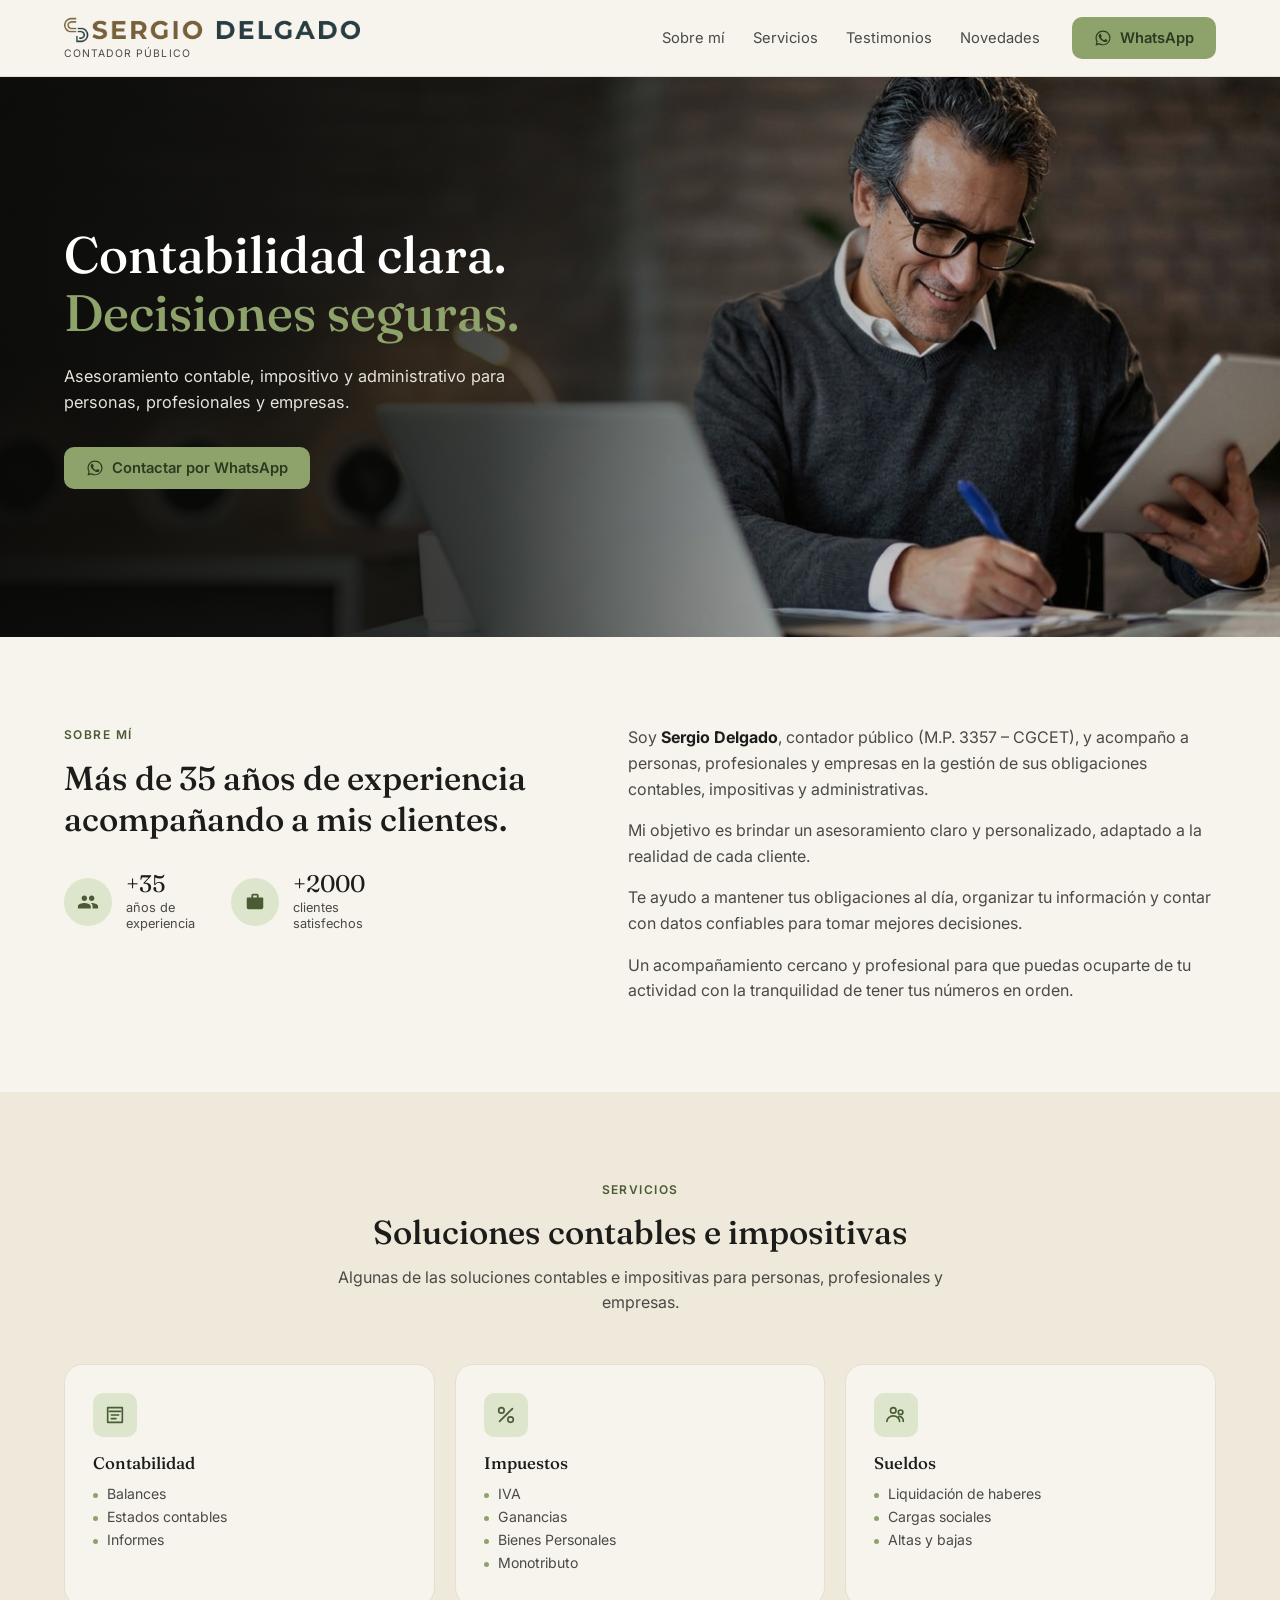
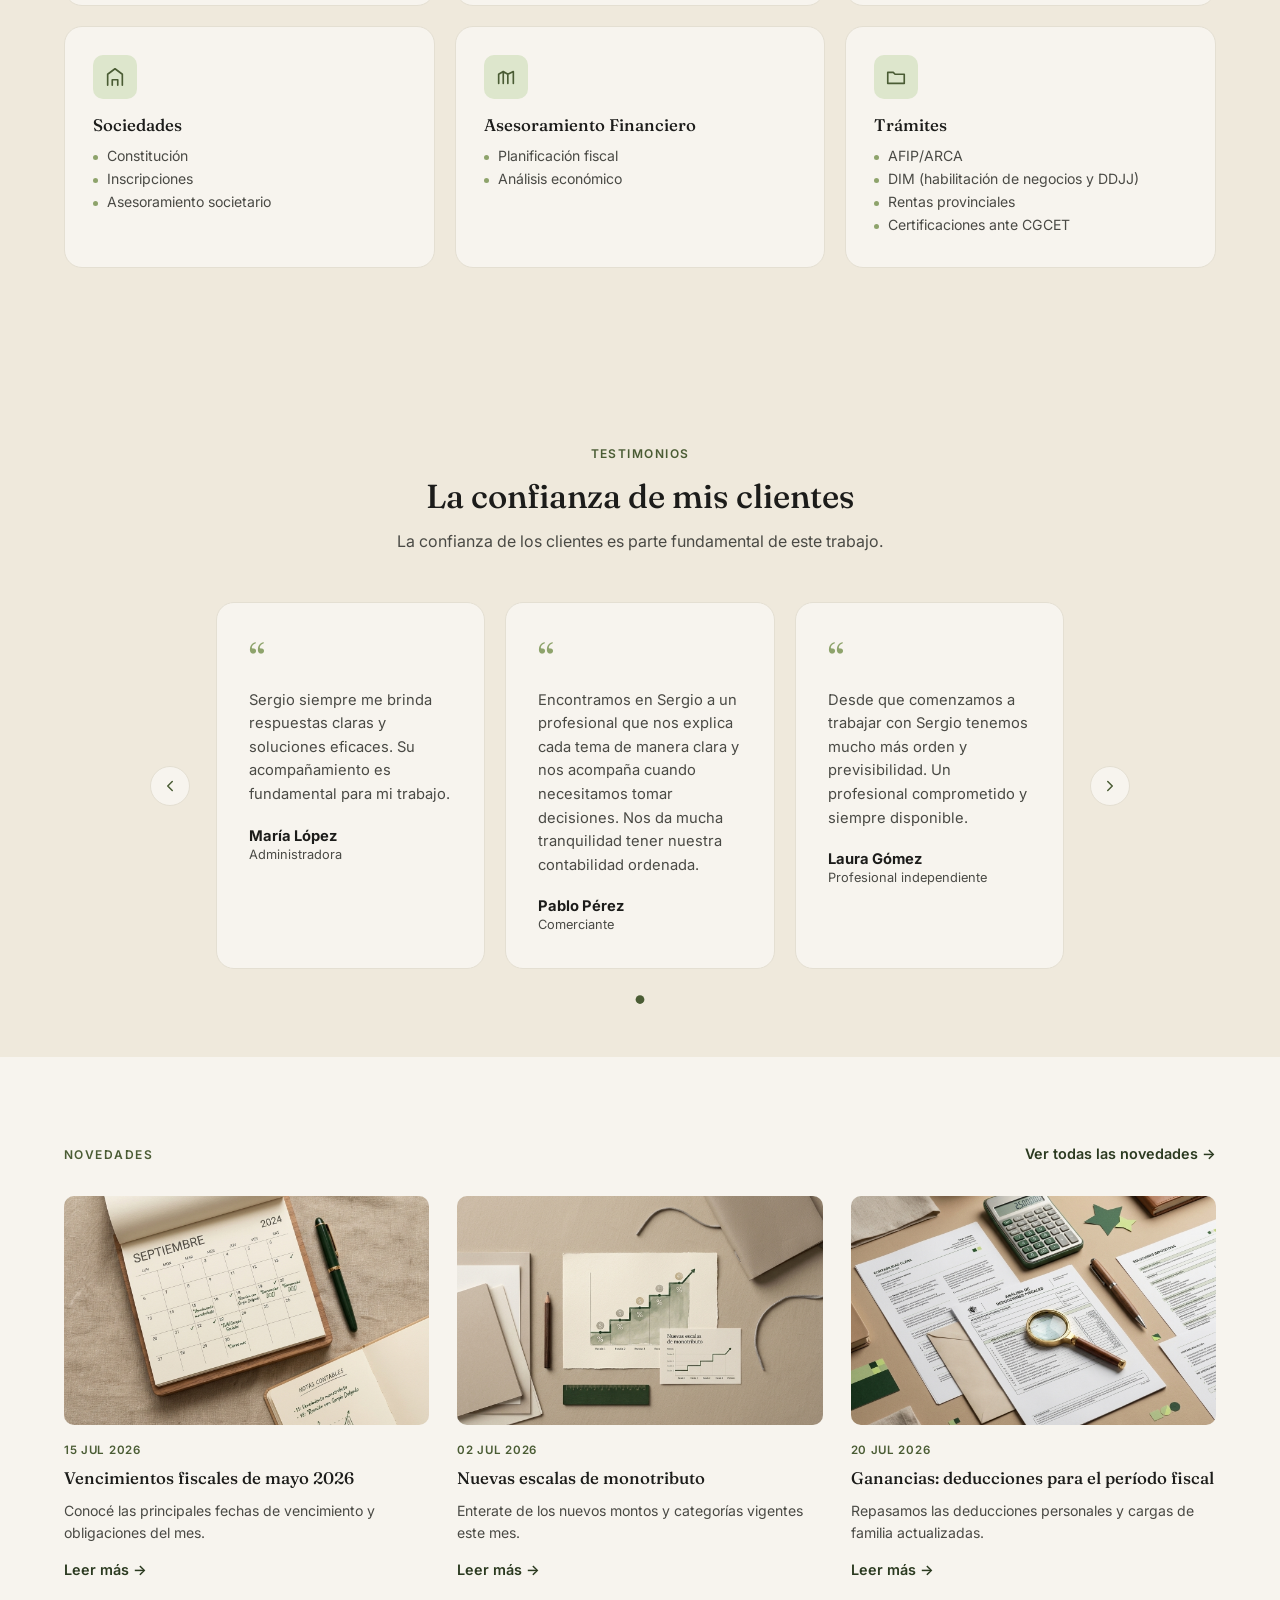
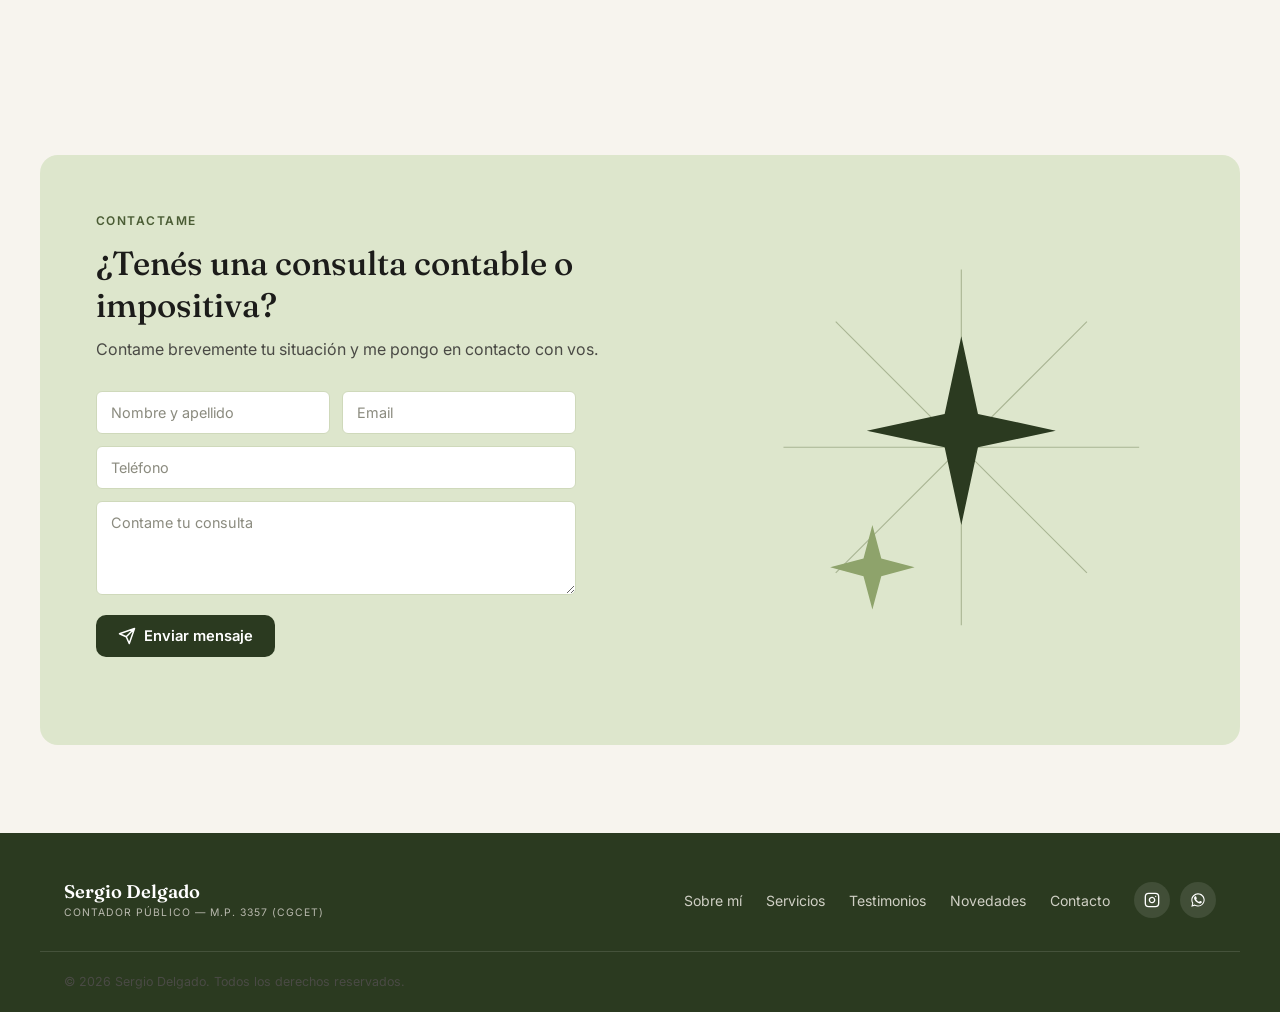
==== index.html @ 8ab4aeb4 "Primer commit web sergio" ====
<!DOCTYPE html>
<html lang="es">
<head>
<meta charset="UTF-8">
<meta name="viewport" content="width=device-width, initial-scale=1.0">
<title>Sergio Delgado | Contador Público</title>
<meta name="description" content="Asesoramiento contable, impositivo y administrativo para personas, profesionales y empresas. Más de 35 años de experiencia.">
<link rel="preconnect" href="https://fonts.googleapis.com">
<link rel="preconnect" href="https://fonts.gstatic.com" crossorigin>
<link href="https://fonts.googleapis.com/css2?family=Fraunces:opsz,wght@9..144,400;9..144,500;9..144,600&family=Inter:wght@400;500;600;700&display=swap" rel="stylesheet">
<link rel="stylesheet" href="css/styles.css">
</head>
<body>

  
<!-- ===================== HEADER ===================== -->


<header class="header">
  <div class="container header__inner">
    <div class="brand">
      <img src="img/logo-header.png" alt="Sergio Delgado — Contador Público" class="brand__logo">
      <span class="brand__role">Contador Público</span>
    </div>

    <nav class="nav" id="nav">
      <a href="#sobre-mi">Sobre mí</a>
      <a href="#servicios">Servicios</a>
      <a href="#testimonios">Testimonios</a>
      <a href="#novedades">Novedades</a>
    </nav>

    <a class="btn btn--whatsapp" href="https://wa.me/5493810000000" target="_blank" rel="noopener">
      <svg class="icon" viewBox="0 0 24 24" aria-hidden="true"><path d="M17.5 14.4c-.3-.1-1.7-.9-2-.9-.3-.1-.5-.1-.7.1-.2.3-.8.9-.9 1.1-.2.2-.3.2-.6.1-.3-.1-1.2-.5-2.3-1.5-.9-.8-1.4-1.7-1.6-2-.2-.3 0-.5.1-.6.1-.1.3-.3.4-.5.1-.2.2-.3.3-.5.1-.2 0-.4 0-.5-.1-.1-.7-1.6-.9-2.2-.2-.6-.5-.5-.7-.5h-.6c-.2 0-.5.1-.8.4-.3.3-1 1-1 2.4s1 2.8 1.2 3c.1.2 2 3.1 4.9 4.3.7.3 1.2.5 1.6.6.7.2 1.3.2 1.8.1.5-.1 1.7-.7 1.9-1.4.2-.7.2-1.2.2-1.4-.1-.1-.3-.2-.6-.3z"/><path d="M12 2C6.5 2 2 6.5 2 12c0 1.8.5 3.5 1.3 5L2 22l5.2-1.4c1.4.8 3.1 1.2 4.8 1.2 5.5 0 10-4.5 10-10S17.5 2 12 2zm0 18.2c-1.6 0-3.1-.4-4.4-1.2l-.3-.2-3.1.8.8-3-.2-.3C4 14.9 3.6 13.5 3.6 12c0-4.6 3.8-8.4 8.4-8.4s8.4 3.8 8.4 8.4-3.8 8.4-8.4 8.4z"/></svg>
      WhatsApp
    </a>

    <button class="nav-toggle" id="navToggle" aria-label="Abrir menú" aria-expanded="false">
      <span></span><span></span><span></span>
    </button>
  </div>
</header>

<!-- ===================== HERO ===================== -->
<section class="hero">
  <div class="hero__media" aria-hidden="true">
    <img src="img/hero-photo.jpg" alt="" onerror="this.style.display='none'">
  </div>
  <div class="hero__scrim"></div>
  <div class="container hero__inner">
    <h1 class="hero__title">
      Contabilidad clara.<br>
      <span class="accent">Decisiones seguras.</span>
    </h1>
    <p class="hero__subtitle">
      Asesoramiento contable, impositivo y administrativo para personas,
      profesionales y empresas.
    </p>
    <a class="btn btn--whatsapp" href="https://wa.me/5493810000000" target="_blank" rel="noopener">
      <svg class="icon" viewBox="0 0 24 24" aria-hidden="true"><path d="M17.5 14.4c-.3-.1-1.7-.9-2-.9-.3-.1-.5-.1-.7.1-.2.3-.8.9-.9 1.1-.2.2-.3.2-.6.1-.3-.1-1.2-.5-2.3-1.5-.9-.8-1.4-1.7-1.6-2-.2-.3 0-.5.1-.6.1-.1.3-.3.4-.5.1-.2.2-.3.3-.5.1-.2 0-.4 0-.5-.1-.1-.7-1.6-.9-2.2-.2-.6-.5-.5-.7-.5h-.6c-.2 0-.5.1-.8.4-.3.3-1 1-1 2.4s1 2.8 1.2 3c.1.2 2 3.1 4.9 4.3.7.3 1.2.5 1.6.6.7.2 1.3.2 1.8.1.5-.1 1.7-.7 1.9-1.4.2-.7.2-1.2.2-1.4-.1-.1-.3-.2-.6-.3z"/><path d="M12 2C6.5 2 2 6.5 2 12c0 1.8.5 3.5 1.3 5L2 22l5.2-1.4c1.4.8 3.1 1.2 4.8 1.2 5.5 0 10-4.5 10-10S17.5 2 12 2zm0 18.2c-1.6 0-3.1-.4-4.4-1.2l-.3-.2-3.1.8.8-3-.2-.3C4 14.9 3.6 13.5 3.6 12c0-4.6 3.8-8.4 8.4-8.4s8.4 3.8 8.4 8.4-3.8 8.4-8.4 8.4z"/></svg>
      Contactar por WhatsApp
    </a>
  </div>
</section>

<!-- ===================== SOBRE MI ===================== -->
<section class="section about" id="sobre-mi">
  <div class="container about__grid">
    <div class="about__left">
      <p class="eyebrow">Sobre mí</p>
      <h2 class="section-title">Más de 35 años de experiencia acompañando a mis clientes.</h2>

      <div class="stats">
        <div class="stat">
          <div class="stat__icon" aria-hidden="true">
            <svg viewBox="0 0 24 24"><path d="M16 11c1.66 0 3-1.34 3-3s-1.34-3-3-3-3 1.34-3 3 1.34 3 3 3zm-8 0c1.66 0 3-1.34 3-3S9.66 5 8 5 5 6.34 5 8s1.34 3 3 3zm0 2c-2.33 0-7 1.17-7 3.5V19h14v-2.5c0-2.33-4.67-3.5-7-3.5zm8 0c-.29 0-.62.02-.97.05 1.16.84 1.97 1.97 1.97 3.45V19h6v-2.5c0-2.33-4.67-3.5-7-3.5z"/></svg>
          </div>
          <div>
            <div class="stat__num">+35</div>
            <div class="stat__label">años de<br>experiencia</div>
          </div>
        </div>
        <div class="stat">
          <div class="stat__icon" aria-hidden="true">
            <svg viewBox="0 0 24 24"><path d="M20 7h-4V5a2 2 0 0 0-2-2h-4a2 2 0 0 0-2 2v2H4a1 1 0 0 0-1 1v10a2 2 0 0 0 2 2h14a2 2 0 0 0 2-2V8a1 1 0 0 0-1-1zM10 5h4v2h-4V5z"/></svg>
          </div>
          <div>
            <div class="stat__num">+2000</div>
            <div class="stat__label">clientes<br>satisfechos</div>
          </div>
        </div>
      </div>
    </div>

    <div class="about__right">
      <p>Soy <strong>Sergio Delgado</strong>, contador público (M.P. 3357 – CGCET), y acompaño a personas, profesionales y empresas en la gestión de sus obligaciones contables, impositivas y administrativas.</p>
      <p>Mi objetivo es brindar un asesoramiento claro y personalizado, adaptado a la realidad de cada cliente.</p>
      <p>Te ayudo a mantener tus obligaciones al día, organizar tu información y contar con datos confiables para tomar mejores decisiones.</p>
      <p>Un acompañamiento cercano y profesional para que puedas ocuparte de tu actividad con la tranquilidad de tener tus números en orden.</p>
    </div>
  </div>
</section>

<!-- ===================== SERVICIOS ===================== -->
<section class="section services" id="servicios">
  <div class="container">
    <div class="section-head">
      <p class="eyebrow">Servicios</p>
      <h2 class="section-title">Soluciones contables e impositivas</h2>
      <p class="section-lead">Algunas de las soluciones contables e impositivas para personas, profesionales y empresas.</p>
    </div>

    <div class="cards">
      <article class="card">
        <div class="card__icon" aria-hidden="true">
          <svg viewBox="0 0 24 24"><path d="M4 4h16v16H4V4zm2 4h12M8 12h8M8 16h5"/></svg>
        </div>
        <h3>Contabilidad</h3>
        <ul>
          <li>Balances</li>
          <li>Estados contables</li>
          <li>Informes</li>
        </ul>
      </article>

      <article class="card">
        <div class="card__icon" aria-hidden="true">
          <svg viewBox="0 0 24 24"><circle cx="7" cy="7" r="3"/><circle cx="17" cy="17" r="3"/><path d="M5 19L19 5"/></svg>
        </div>
        <h3>Impuestos</h3>
        <ul>
          <li>IVA</li>
          <li>Ganancias</li>
          <li>Bienes Personales</li>
          <li>Monotributo</li>
        </ul>
      </article>

      <article class="card">
        <div class="card__icon" aria-hidden="true">
          <svg viewBox="0 0 24 24"><circle cx="9" cy="7" r="3"/><circle cx="17" cy="9" r="2.5"/><path d="M2 19c0-3.3 3.1-6 7-6s7 2.7 7 6M15 13.5c2.8.2 5 2.4 5 5.5"/></svg>
        </div>
        <h3>Sueldos</h3>
        <ul>
          <li>Liquidación de haberes</li>
          <li>Cargas sociales</li>
          <li>Altas y bajas</li>
        </ul>
      </article>

      <article class="card">
        <div class="card__icon" aria-hidden="true">
          <svg viewBox="0 0 24 24"><path d="M4 21V9l8-6 8 6v12M9 21v-6h6v6"/></svg>
        </div>
        <h3>Sociedades</h3>
        <ul>
          <li>Constitución</li>
          <li>Inscripciones</li>
          <li>Asesoramiento societario</li>
        </ul>
      </article>

      <article class="card">
        <div class="card__icon" aria-hidden="true">
          <svg viewBox="0 0 24 24"><path d="M4 19V9l5-3 5 3 6-3v13M9 6v13M14 9v10"/></svg>
        </div>
        <h3>Asesoramiento Financiero</h3>
        <ul>
          <li>Planificación fiscal</li>
          <li>Análisis económico</li>
        </ul>
      </article>

      <article class="card">
        <div class="card__icon" aria-hidden="true">
          <svg viewBox="0 0 24 24"><path d="M3 7h6l2 2h10v10H3V7z"/></svg>
        </div>
        <h3>Trámites</h3>
        <ul>
          <li>AFIP/ARCA</li>
          <li>DIM (habilitación de negocios y DDJJ)</li>
          <li>Rentas provinciales</li>
          <li>Certificaciones ante CGCET</li>
        </ul>
      </article>
    </div>
  </div>
</section>

<!-- ===================== TESTIMONIOS ===================== -->
<section class="section testimonials" id="testimonios">
  <div class="container">
    <div class="section-head">
      <p class="eyebrow">Testimonios</p>
      <h2 class="section-title">La confianza de mis clientes</h2>
      <p class="section-lead">La confianza de los clientes es parte fundamental de este trabajo.</p>
    </div>

    <div class="carousel" id="carousel">
      <button class="carousel__arrow carousel__arrow--prev" id="carouselPrev" aria-label="Testimonio anterior">
        <svg viewBox="0 0 24 24"><path d="M15 18l-6-6 6-6"/></svg>
      </button>

      <div class="carousel__viewport">
        <ul class="carousel__track" id="carouselTrack">
          <li class="testimonial">
            <span class="testimonial__quote" aria-hidden="true">&ldquo;</span>
            <p>Sergio siempre me brinda respuestas claras y soluciones eficaces. Su acompañamiento es fundamental para mi trabajo.</p>
            <footer>
              <strong>María López</strong>
              <span>Administradora</span>
            </footer>
          </li>
          <li class="testimonial">
            <span class="testimonial__quote" aria-hidden="true">&ldquo;</span>
            <p>Encontramos en Sergio a un profesional que nos explica cada tema de manera clara y nos acompaña cuando necesitamos tomar decisiones. Nos da mucha tranquilidad tener nuestra contabilidad ordenada.</p>
            <footer>
              <strong>Pablo Pérez</strong>
              <span>Comerciante</span>
            </footer>
          </li>
          <li class="testimonial">
            <span class="testimonial__quote" aria-hidden="true">&ldquo;</span>
            <p>Desde que comenzamos a trabajar con Sergio tenemos mucho más orden y previsibilidad. Un profesional comprometido y siempre disponible.</p>
            <footer>
              <strong>Laura Gómez</strong>
              <span>Profesional independiente</span>
            </footer>
          </li>
        </ul>
      </div>

      <button class="carousel__arrow carousel__arrow--next" id="carouselNext" aria-label="Testimonio siguiente">
        <svg viewBox="0 0 24 24"><path d="M9 6l6 6-6 6"/></svg>
      </button>

      <div class="carousel__dots" id="carouselDots"></div>
    </div>
  </div>
</section>

<!-- ===================== NOVEDADES ===================== -->
<section class="section news" id="novedades">
  <div class="container">
    <div class="news__head">
      <p class="eyebrow">Novedades</p>
      <a href="#" class="link-arrow">Ver todas las novedades →</a>
    </div>

    <div class="news__grid">
      <article class="news-card">
        <div class="news-card__img"><img src="img/vencimientos.jpg" alt="" onerror="this.parentElement.style.background='#d9d3c7'"></div>
        <p class="news-card__date">15 JUL 2026</p>
        <h3>Vencimientos fiscales de mayo 2026</h3>
        <p class="news-card__excerpt">Conocé las principales fechas de vencimiento y obligaciones del mes.</p>
        <a href="#" class="link-arrow">Leer más →</a>
      </article>

      <article class="news-card">
        <div class="news-card__img"><img src="img/escalas.jpg" alt="" onerror="this.parentElement.style.background='#d9d3c7'"></div>
        <p class="news-card__date">02 JUL 2026</p>
        <h3>Nuevas escalas de monotributo</h3>
        <p class="news-card__excerpt">Enterate de los nuevos montos y categorías vigentes este mes.</p>
        <a href="#" class="link-arrow">Leer más →</a>
      </article>

      <article class="news-card">
        <div class="news-card__img"><img src="img/deducciones.jpg" alt="" onerror="this.parentElement.style.background='#d9d3c7'"></div>
        <p class="news-card__date">20 JUL 2026</p>
        <h3>Ganancias: deducciones para el período fiscal</h3>
        <p class="news-card__excerpt">Repasamos las deducciones personales y cargas de familia actualizadas.</p>
        <a href="#" class="link-arrow">Leer más →</a>
      </article>
    </div>
  </div>
</section>

<!-- ===================== CONTACTO ===================== -->
<section class="section contact" id="contacto">
  <div class="container contact__panel">
    <div class="contact__form-col">
      <p class="eyebrow">Contactame</p>
      <h2 class="section-title">¿Tenés una consulta contable o impositiva?</h2>
      <p class="section-lead">Contame brevemente tu situación y me pongo en contacto con vos.</p>

      <form id="contactForm" class="form" novalidate>
        <div class="form__row">
          <div class="form__field">
            <label for="nombre" class="sr-only">Nombre y apellido</label>
            <input type="text" id="nombre" name="nombre" placeholder="Nombre y apellido" required>
          </div>
          <div class="form__field">
            <label for="email" class="sr-only">Email</label>
            <input type="email" id="email" name="email" placeholder="Email" required>
          </div>
        </div>

        <div class="form__field">
          <label for="telefono" class="sr-only">Teléfono</label>
          <input type="tel" id="telefono" name="telefono" placeholder="Teléfono">
        </div>

        <div class="form__field">
          <label for="mensaje" class="sr-only">Contame tu consulta</label>
          <textarea id="mensaje" name="mensaje" rows="4" placeholder="Contame tu consulta" required></textarea>
        </div>

        <button type="submit" class="btn btn--dark" id="formSubmit">
          <svg class="icon" viewBox="0 0 24 24" aria-hidden="true"><path d="M22 2L11 13M22 2l-7 20-4-9-9-4 20-7z"/></svg>
          Enviar mensaje
        </button>

        <p class="form__status" id="formStatus" role="status" aria-live="polite"></p>
      </form>
    </div>

    <div class="contact__art" aria-hidden="true">
      <svg viewBox="0 0 400 400">
        <g class="sunburst">
          <line x1="200" y1="200" x2="200" y2="40"></line>
          <line x1="200" y1="200" x2="200" y2="360"></line>
          <line x1="200" y1="200" x2="40" y2="200"></line>
          <line x1="200" y1="200" x2="360" y2="200"></line>
          <line x1="200" y1="200" x2="313" y2="87"></line>
          <line x1="200" y1="200" x2="87" y2="313"></line>
          <line x1="200" y1="200" x2="313" y2="313"></line>
          <line x1="200" y1="200" x2="87" y2="87"></line>
        </g>
        <path class="star star--big" d="M200 100 L215 170 L285 185 L215 200 L200 270 L185 200 L115 185 L185 170 Z"/>
        <path class="star star--small" d="M120 270 L128 300 L158 308 L128 316 L120 346 L112 316 L82 308 L112 300 Z"/>
      </svg>
    </div>
  </div>
</section>

<!-- ===================== FOOTER ===================== -->
<footer class="footer">
  <div class="container footer__inner">
    <div class="brand brand--light">
      <span class="brand__name">Sergio Delgado</span>
      <span class="brand__role">Contador Público — M.P. 3357 (CGCET)</span>
    </div>

    <nav class="footer__nav">
      <a href="#sobre-mi">Sobre mí</a>
      <a href="#servicios">Servicios</a>
      <a href="#testimonios">Testimonios</a>
      <a href="#novedades">Novedades</a>
      <a href="#contacto">Contacto</a>
    </nav>

    <div class="footer__social">
  <!-- Enlace a Instagram -->
  <a href="https://instagram.com/sergioedelgado/" target="_blank" rel="noopener noreferrer" aria-label="Instagram">
    <svg class="icon--outline" viewBox="0 0 24 24" fill="none" stroke="currentColor" stroke-width="2" stroke-linecap="round" stroke-linejoin="round">
      <rect x="2" y="2" width="20" height="20" rx="5" ry="5"></rect>
      <path d="M16 11.37A4 4 0 1 1 12.63 8 4 4 0 0 1 16 11.37z"></path>
      <line x1="17.5" y1="6.5" x2="17.51" y2="6.5"></line>
    </svg>
  </a>

  <!-- Enlace a WhatsApp con tu número ya incluido -->
  <a href="https://wa.me/5493814584903" target="_blank" rel="noopener noreferrer" aria-label="WhatsApp">
    <svg viewBox="0 0 24 24"><path d="M17.5 14.4c-.3-.1-1.7-.9-2-.9-.3-.1-.5-.1-.7.1-.2.3-.8.9-.9 1.1-.2.2-.3.2-.6.1-.3-.1-1.2-.5-2.3-1.5-.9-.8-1.4-1.7-1.6-2-.2-.3 0-.5.1-.6.1-.1.3-.3.4-.5.1-.2.2-.3.3-.5.1-.2 0-.4 0-.5-.1-.1-.7-1.6-.9-2.2-.2-.6-.5-.5-.7-.5h-.6c-.2 0-.5.1-.8.4-.3.3-1 1-1 2.4s1 2.8 1.2 3c.1.2 2 3.1 4.9 4.3.7.3 1.2.5 1.6.6.7.2 1.3.2 1.8.1.5-.1 1.7-.7 1.9-1.4.2-.7.2-1.2.2-1.4-.1-.1-.3-.2-.6-.3z"/><path d="M12 2C6.5 2 2 6.5 2 12c0 1.8.5 3.5 1.3 5L2 22l5.2-1.4c1.4.8 3.1 1.2 4.8 1.2 5.5 0 10-4.5 10-10S17.5 2 12 2zm0 18.2c-1.6 0-3.1-.4-4.4-1.2l-.3-.2-3.1.8.8-3-.2-.3C4 14.9 3.6 13.5 3.6 12c0-4.6 3.8-8.4 8.4-8.4s8.4 3.8 8.4 8.4-3.8 8.4-8.4 8.4z"/></svg>
  </a>
</div>

  </div>
  <div class="container footer__bottom">
    <p>© 2026 Sergio Delgado. Todos los derechos reservados.</p>
    <!-- <p>Desarrollado por xxxxx.com</p>  -->
    

  </div>
</footer>

<script src="js/carousel.js"></script>
<script src="js/form.js"></script>
<script src="js/main.js"></script>
</body>
</html>
---- css/styles.css ----
/* =========================================================
   Sergio Delgado — Contador Público
   Tokens
   ========================================================= */
:root {
  --cream:       #f7f4ee;
  --cream-deep:  #efe9dc;
  --ink:         #1c1c1a;
  --ink-soft:    #4a4a45;
  --olive:       #8ea36b;
  --olive-dark:  #4a5c34;
  --olive-pale:  #dde6cc;
  --forest:      #2b3a20;
  --white:       #ffffff;
  --border:      #e4dfd2;

  --font-display: 'Fraunces', Georgia, serif;
  --font-body: 'Inter', -apple-system, Segoe UI, Roboto, sans-serif;

  --radius-sm: 6px;
  --radius-md: 10px;
  --radius-lg: 18px;

  --shadow-card: 0 2px 4px rgba(28,28,26,0.04), 0 12px 24px -12px rgba(28,28,26,0.08);
  --container-w: 1200px;
}

/* =========================================================
   Reset
   ========================================================= */
*, *::before, *::after { box-sizing: border-box; }
html { scroll-behavior: smooth; }
body {
  margin: 0;
  font-family: var(--font-body);
  color: var(--ink);
  background: var(--cream);
  -webkit-font-smoothing: antialiased;
}
img { max-width: 100%; display: block; }
ul { list-style: none; margin: 0; padding: 0; }
a { color: inherit; text-decoration: none; }
button { font: inherit; cursor: pointer; }
h1, h2, h3 { font-family: var(--font-display); margin: 0; font-weight: 500; }
p { margin: 0; line-height: 1.6; color: var(--ink-soft); }

.sr-only {
  position: absolute; width: 1px; height: 1px;
  padding: 0; margin: -1px; overflow: hidden;
  clip: rect(0,0,0,0); white-space: nowrap; border: 0;
}

@media (prefers-reduced-motion: reduce) {
  * { animation-duration: 0.01ms !important; transition-duration: 0.01ms !important; }
  html { scroll-behavior: auto; }
}

:focus-visible {
  outline: 2px solid var(--olive-dark);
  outline-offset: 3px;
}

.container {
  width: 100%;
  max-width: var(--container-w);
  margin: 0 auto;
  padding: 0 24px;
}

.eyebrow {
  font-size: 0.75rem;
  font-weight: 600;
  letter-spacing: 0.12em;
  text-transform: uppercase;
  color: var(--olive-dark);
  margin: 0 0 12px;
}

.section { padding: 88px 0; }
.section-title {
  font-size: clamp(1.6rem, 2.6vw, 2.1rem);
  line-height: 1.25;
  color: var(--ink);
}
.section-lead {
  margin-top: 12px;
  max-width: 640px;
  color: var(--ink-soft);
}
.section-head { text-align: center; margin-bottom: 48px; }
.section-head .section-lead { margin-left: auto; margin-right: auto; }

.link-arrow {
  font-weight: 600;
  font-size: 0.9rem;
  color: var(--forest);
  white-space: nowrap;
}
.link-arrow:hover { color: var(--olive-dark); text-decoration: underline; }

/* =========================================================
   Buttons
   ========================================================= */
.btn {
  display: inline-flex;
  align-items: center;
  gap: 8px;
  padding: 12px 22px;
  border: none;
  border-radius: var(--radius-md);
  font-weight: 600;
  font-size: 0.92rem;
  cursor: pointer;
  transition: transform 0.15s ease, box-shadow 0.15s ease, background 0.15s ease;
}
.btn .icon { width: 18px; height: 18px; fill: currentColor; flex-shrink: 0; }
.btn--whatsapp {
  background: var(--olive);
  color: var(--forest);
}
.btn--whatsapp:hover { background: #7f9459; transform: translateY(-1px); }

.btn--dark {
  background: var(--forest);
  color: var(--white);
}
.btn--dark .icon { fill: none; stroke: currentColor; stroke-width: 2; stroke-linecap: round; stroke-linejoin: round; }
.btn--dark:hover { background: #1e2a15; transform: translateY(-1px); }
.btn:disabled { opacity: 0.6; cursor: not-allowed; transform: none; }

/* =========================================================
   Header
   ========================================================= */
.header {
  background: var(--cream);
  border-bottom: 1px solid var(--border);
  position: sticky;
  top: 0;
  z-index: 50;
}
.header__inner {
  display: flex;
  align-items: center;
  gap: 32px;
  padding-top: 16px;
  padding-bottom: 16px;
}
.brand { display: flex; flex-direction: column; line-height: 1.2; margin-right: auto; }
.brand__logo { height: 28px; width: auto; }
.brand__name { font-family: var(--font-display); font-size: 1.15rem; font-weight: 600; }
.brand__role { font-size: 0.65rem; letter-spacing: 0.1em; text-transform: uppercase; color: var(--ink-soft); margin-top: 4px; }
.brand--light .brand__name { color: var(--white); }
.brand--light .brand__role { color: #b9b9ae; }

.nav { display: flex; gap: 28px; }
.nav a { font-size: 0.92rem; color: var(--ink-soft); transition: color 0.15s; }
.nav a:hover { color: var(--ink); }

.nav-toggle {
  display: none;
  flex-direction: column;
  justify-content: center;
  gap: 5px;
  width: 32px; height: 32px;
  background: none; border: none;
}
.nav-toggle span { display: block; height: 2px; width: 100%; background: var(--ink); border-radius: 2px; }

/* =========================================================
   Hero
   ========================================================= */
.hero {
  position: relative;
  min-height: 560px;
  display: flex;
  align-items: center;
  overflow: hidden;
  background: #17140f;
}
.hero__media { position: absolute; inset: 0; }
.hero__media img { width: 100%; height: 100%; object-fit: cover; object-position: 78% 32%; opacity: 0.9; }
.hero__scrim {
  position: absolute; inset: 0;
  background: linear-gradient(90deg, rgba(10,10,8,0.92) 0%, rgba(10,10,8,0.72) 38%, rgba(10,10,8,0.15) 68%, rgba(10,10,8,0.05) 100%);
}
.hero__inner {
  position: relative;
  z-index: 2;
  padding-top: 96px;
  padding-bottom: 96px;
}
.hero__title {
  font-size: clamp(2.2rem, 5vw, 3.2rem);
  line-height: 1.15;
  color: var(--white);
  font-weight: 500;
  max-width: 620px;
}
.hero__title .accent { color: var(--olive); }
.hero__subtitle {
  margin-top: 20px;
  margin-bottom: 32px;
  color: #e5e3da;
  font-size: 1.02rem;
  max-width: 460px;
}

/* =========================================================
   Sobre mi
   ========================================================= */
.about__grid {
  display: grid;
  grid-template-columns: 0.85fr 1fr;
  gap: 64px;
  align-items: start;
}
.about__right p { margin-bottom: 16px; }
.about__right p:last-child { margin-bottom: 0; }
.about__right strong { color: var(--ink); }

.stats { display: flex; gap: 36px; margin-top: 32px; }
.stat { display: flex; align-items: center; gap: 14px; }
.stat__icon {
  width: 48px; height: 48px;
  border-radius: 50%;
  background: var(--olive-pale);
  display: flex; align-items: center; justify-content: center;
  flex-shrink: 0;
}
.stat__icon svg { width: 22px; height: 22px; fill: var(--olive-dark); }
.stat__num { font-family: var(--font-display); font-size: 1.5rem; color: var(--ink); line-height: 1; }
.stat__label { font-size: 0.8rem; color: var(--ink-soft); margin-top: 4px; line-height: 1.3; }

/* =========================================================
   Servicios
   ========================================================= */
.services { background: var(--cream-deep); }
.cards {
  display: grid;
  grid-template-columns: repeat(3, 1fr);
  gap: 20px;
}
.card {
  background: var(--cream);
  border: 1px solid var(--border);
  border-radius: var(--radius-lg);
  padding: 28px;
  transition: transform 0.18s ease, box-shadow 0.18s ease;
}
.card:hover { transform: translateY(-3px); box-shadow: var(--shadow-card); }
.card__icon {
  width: 44px; height: 44px;
  border-radius: 10px;
  background: var(--olive-pale);
  display: flex; align-items: center; justify-content: center;
  margin-bottom: 16px;
}
.card__icon svg { width: 22px; height: 22px; fill: none; stroke: var(--olive-dark); stroke-width: 1.8; stroke-linecap: round; stroke-linejoin: round; }
.card h3 { font-size: 1.05rem; margin-bottom: 12px; color: var(--ink); }
.card ul li {
  font-size: 0.88rem;
  color: var(--ink-soft);
  padding-left: 14px;
  position: relative;
  margin-bottom: 6px;
}
.card ul li::before {
  content: '';
  position: absolute; left: 0; top: 8px;
  width: 5px; height: 5px;
  border-radius: 50%;
  background: var(--olive);
}

/* =========================================================
   Testimonios / Carousel
   ========================================================= */
.testimonials { background: var(--cream-deep); }

.carousel {
  position: relative;
  max-width: 980px;
  margin: 0 auto;
  display: flex;
  align-items: center;
  gap: 16px;
}
.carousel__viewport { overflow: hidden; flex: 1; }
.carousel__track {
  display: flex;
  transition: transform 0.45s cubic-bezier(0.65, 0, 0.35, 1);
}
.testimonial {
  flex: 0 0 100%;
  max-width: 100%;
  background: var(--cream);
  border: 1px solid var(--border);
  border-radius: var(--radius-lg);
  padding: 36px 32px;
  margin: 0 10px;
  box-sizing: border-box;
}
@media (min-width: 760px) {
  .testimonial { flex: 0 0 calc(33.333% - 20px); }
}
.testimonial__quote {
  font-family: var(--font-display);
  font-size: 2.6rem;
  color: var(--olive);
  line-height: 1;
  display: block;
  margin-bottom: 8px;
}
.testimonial p {
  font-size: 0.92rem;
  color: var(--ink-soft);
  min-height: 96px;
}
.testimonial footer { margin-top: 20px; display: flex; flex-direction: column; }
.testimonial footer strong { font-size: 0.92rem; color: var(--ink); }
.testimonial footer span { font-size: 0.8rem; color: var(--ink-soft); margin-top: 2px; }

.carousel__arrow {
  flex-shrink: 0;
  width: 40px; height: 40px;
  border-radius: 50%;
  border: 1px solid var(--border);
  background: var(--cream);
  display: flex; align-items: center; justify-content: center;
  color: var(--olive-dark);
  transition: background 0.15s ease, transform 0.15s ease;
}
.carousel__arrow svg { width: 18px; height: 18px; fill: none; stroke: currentColor; stroke-width: 2; stroke-linecap: round; stroke-linejoin: round; }
.carousel__arrow:hover { background: var(--olive-pale); transform: scale(1.05); }

.carousel__dots {
  position: absolute;
  bottom: -34px;
  left: 50%;
  transform: translateX(-50%);
  display: flex;
  gap: 8px;
}
.carousel__dot {
  width: 7px; height: 7px;
  border-radius: 50%;
  background: var(--border);
  border: none;
  padding: 0;
  transition: background 0.15s ease, transform 0.15s ease;
}
.carousel__dot.is-active { background: var(--olive-dark); transform: scale(1.25); }

/* =========================================================
   Novedades
   ========================================================= */
.news__head {
  display: flex;
  align-items: baseline;
  justify-content: space-between;
  margin-bottom: 32px;
}
.news__head .eyebrow { margin: 0; }
.news__grid {
  display: grid;
  grid-template-columns: repeat(3, 1fr);
  gap: 28px;
}
.news-card__img {
  aspect-ratio: 16 / 10;
  border-radius: var(--radius-md);
  overflow: hidden;
  margin-bottom: 16px;
  background: var(--cream-deep);
}
.news-card__img img { width: 100%; height: 100%; object-fit: cover; }
.news-card__date {
  font-size: 0.72rem;
  letter-spacing: 0.06em;
  color: var(--olive-dark);
  font-weight: 600;
  margin-bottom: 8px;
}
.news-card h3 { font-size: 1.05rem; margin-bottom: 10px; color: var(--ink); line-height: 1.35; }
.news-card__excerpt { font-size: 0.88rem; margin-bottom: 14px; }

/* =========================================================
   Contacto
   ========================================================= */
.contact__panel {
  background: var(--olive-pale);
  border-radius: var(--radius-lg);
  padding: 56px;
  display: grid;
  grid-template-columns: 1.1fr 0.8fr;
  gap: 32px;
  align-items: center;
}
.contact__form-col .section-title { margin-top: 4px; }
.contact__form-col .section-lead { margin-bottom: 28px; }

.form { display: flex; flex-direction: column; gap: 12px; max-width: 480px; }
.form__row { display: grid; grid-template-columns: 1fr 1fr; gap: 12px; }
.form__field input,
.form__field textarea {
  width: 100%;
  border: 1px solid #cfd9bb;
  border-radius: var(--radius-sm);
  background: var(--white);
  padding: 12px 14px;
  font-family: var(--font-body);
  font-size: 0.9rem;
  color: var(--ink);
  resize: vertical;
}
.form__field input::placeholder,
.form__field textarea::placeholder { color: #8b8b7f; }
.form__field input:focus,
.form__field textarea:focus {
  outline: none;
  border-color: var(--olive-dark);
  box-shadow: 0 0 0 3px rgba(74,92,52,0.15);
}
.form__field.has-error input,
.form__field.has-error textarea { border-color: #b4453a; }
.form .btn--dark { align-self: flex-start; margin-top: 4px; }
.form__status {
  font-size: 0.85rem;
  min-height: 20px;
  color: var(--forest);
}
.form__status.is-error { color: #b4453a; }

.contact__art svg { width: 100%; height: auto; }
.contact__art line { stroke: #a9b593; stroke-width: 1; }
.star { fill: var(--forest); }
.star--small { fill: var(--olive); }

/* =========================================================
   Footer
   ========================================================= */
.footer { background: var(--forest); color: var(--white); padding-top: 48px; }
.footer__inner {
  display: flex;
  align-items: center;
  justify-content: space-between;
  gap: 24px;
  padding-bottom: 32px;
  border-bottom: 1px solid rgba(255,255,255,0.12);
}
.footer__nav { display: flex; gap: 24px; flex-wrap: wrap; }
.footer__nav a { font-size: 0.88rem; color: #cfcfc4; }
.footer__nav a:hover { color: var(--white); }
.footer__social { display: flex; gap: 10px; }
.footer__social a {
  width: 36px; height: 36px;
  border-radius: 50%;
  background: rgba(255,255,255,0.1);
  display: flex; align-items: center; justify-content: center;
}
.footer__social svg { width: 16px; height: 16px; fill: var(--white); }
/* El ícono de Instagram es de trazo (stroke), no de relleno: si hereda
   fill:white de la regla de arriba se ve como un bloque sólido.
   Lo resolvemos para cualquier ícono marcado como "outline". */
.footer__social svg.icon--outline { fill: none; stroke: var(--white); }
.footer__social a:hover { background: var(--olive); }

.footer__bottom {
  display: flex;
  justify-content: space-between;
  padding: 20px 24px;
  font-size: 0.78rem;
  color: #9a9a90;
}

/* =========================================================
   Responsive
   ========================================================= */
@media (max-width: 900px) {
  .about__grid { grid-template-columns: 1fr; gap: 32px; }
  .cards { grid-template-columns: repeat(2, 1fr); }
  .news__grid { grid-template-columns: 1fr; }
  .contact__panel { grid-template-columns: 1fr; padding: 40px 28px; }
  .contact__art { max-width: 260px; margin: 0 auto; }
}

@media (max-width: 760px) {
  .header__inner {
    flex-wrap: wrap;
    justify-content: space-between;
    gap: 16px;
  }
  .brand__logo { height: 24px; }
  .nav {
    display: none;
    flex-direction: column;
    width: 100%;
    order: 3;
    gap: 0;
    padding-top: 16px;
  }
  .nav.is-open { display: flex; }
  .nav a {
    padding: 12px 0;
    border-top: 1px solid var(--border);
  }
  .nav-toggle { display: flex; order: 2; }
  .header__inner .btn--whatsapp { display: none; }
  .section { padding: 64px 0; }

  /* ---- Hero: en mobile la imagen y el texto se apilan en vez de
     superponerse, así el título nunca tapa la cara de la foto ---- */
  .hero {
    display: block;
    min-height: auto;
    background: #17140f;
  }
  .hero__media {
    position: relative;
    inset: auto;
    height: 300px;
  }
  .hero__media img {
    object-position: 70% 18%;
  }
  .hero__scrim {
    position: absolute;
    inset: auto;
    top: 0; left: 0; right: 0;
    height: 300px;
    background: linear-gradient(180deg, rgba(10,10,8,0) 45%, rgba(23,20,15,0.97) 100%);
  }
  .hero__inner {
    position: relative;
    padding: 28px 24px 48px;
  }
  .hero__title,
  .hero__subtitle { max-width: 100%; }

  .cards { grid-template-columns: 1fr; }

  /* ---- Servicios: Trámites pasa a ser la primera card en mobile
     (el resto conserva su orden). Es solo visual (order), el HTML
     no cambia, así que en desktop el orden queda como estaba. ---- */
  .cards .card:last-child { order: -1; }

  /* ---- Servicios: contenido de cada card centrado en mobile ---- */
  .card { text-align: center; }
  .card__icon { margin-left: auto; margin-right: auto; }
  .card ul li { padding-left: 0; }
  .card ul li::before { display: none; }

  /* ---- Sobre mí: los dos indicadores (+35 años / +2000 clientes)
     en dos columnas en vez de uno arriba del otro ---- */
  .stats {
    display: grid;
    grid-template-columns: 1fr 1fr;
    gap: 16px;
  }
  .stat { align-items: flex-start; }
  .stat__icon { width: 40px; height: 40px; }
  .stat__icon svg { width: 18px; height: 18px; }
  .stat__num { font-size: 1.3rem; }

  .form__row { grid-template-columns: 1fr; }

  /* ---- Footer: todo centrado en mobile ---- */
.footer__inner {
  flex-direction: column;
  align-items: center;
  text-align: center;
  gap: 22px;
}
.footer .brand { align-items: center; }
.footer__nav {
  justify-content: center;
  gap: 12px 24px;
}
.footer__social { justify-content: center; }

.footer__bottom {
  flex-direction: column;
  justify-content: center;
  align-items: center;
  text-align: center;
  gap: 6px;
}
.footer__bottom p {
  width: 100%;
  text-align: center;
}

.footer .brand {
  align-items: center;
  margin-right: 0;
}
}
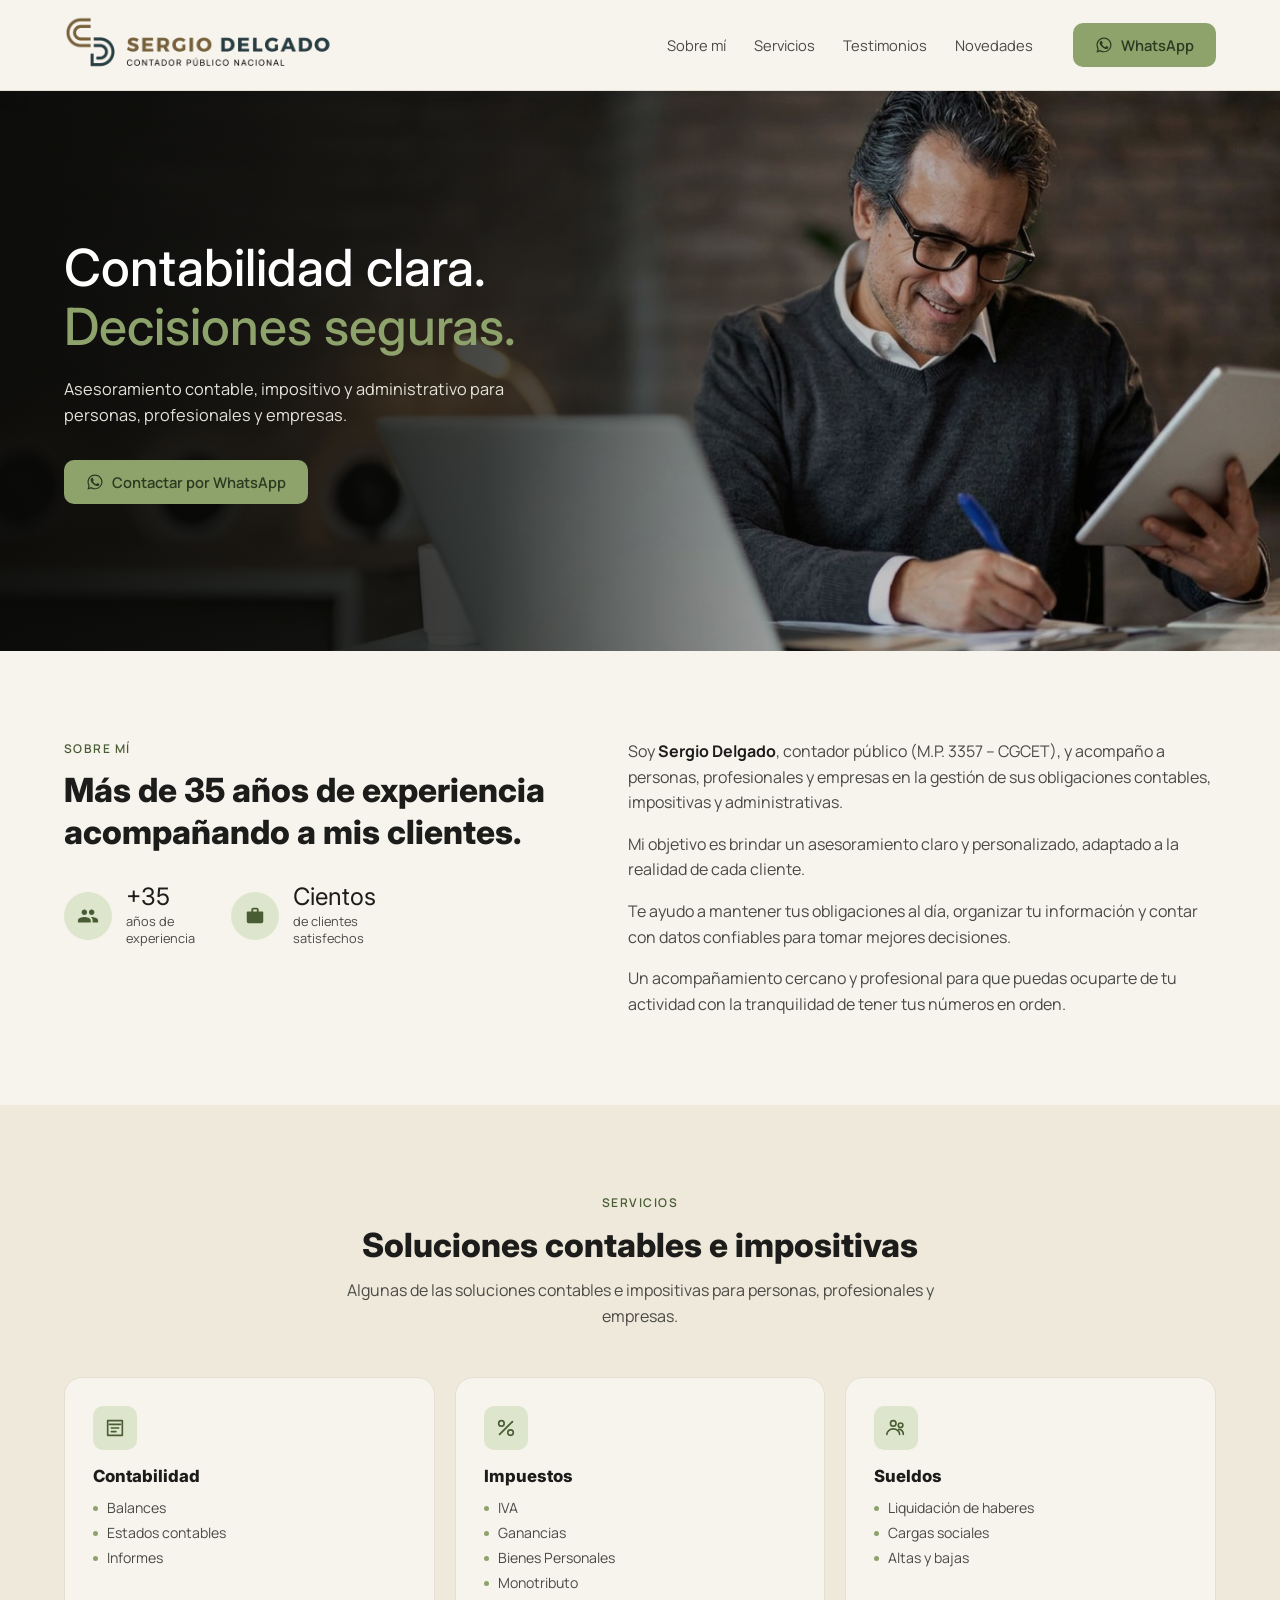
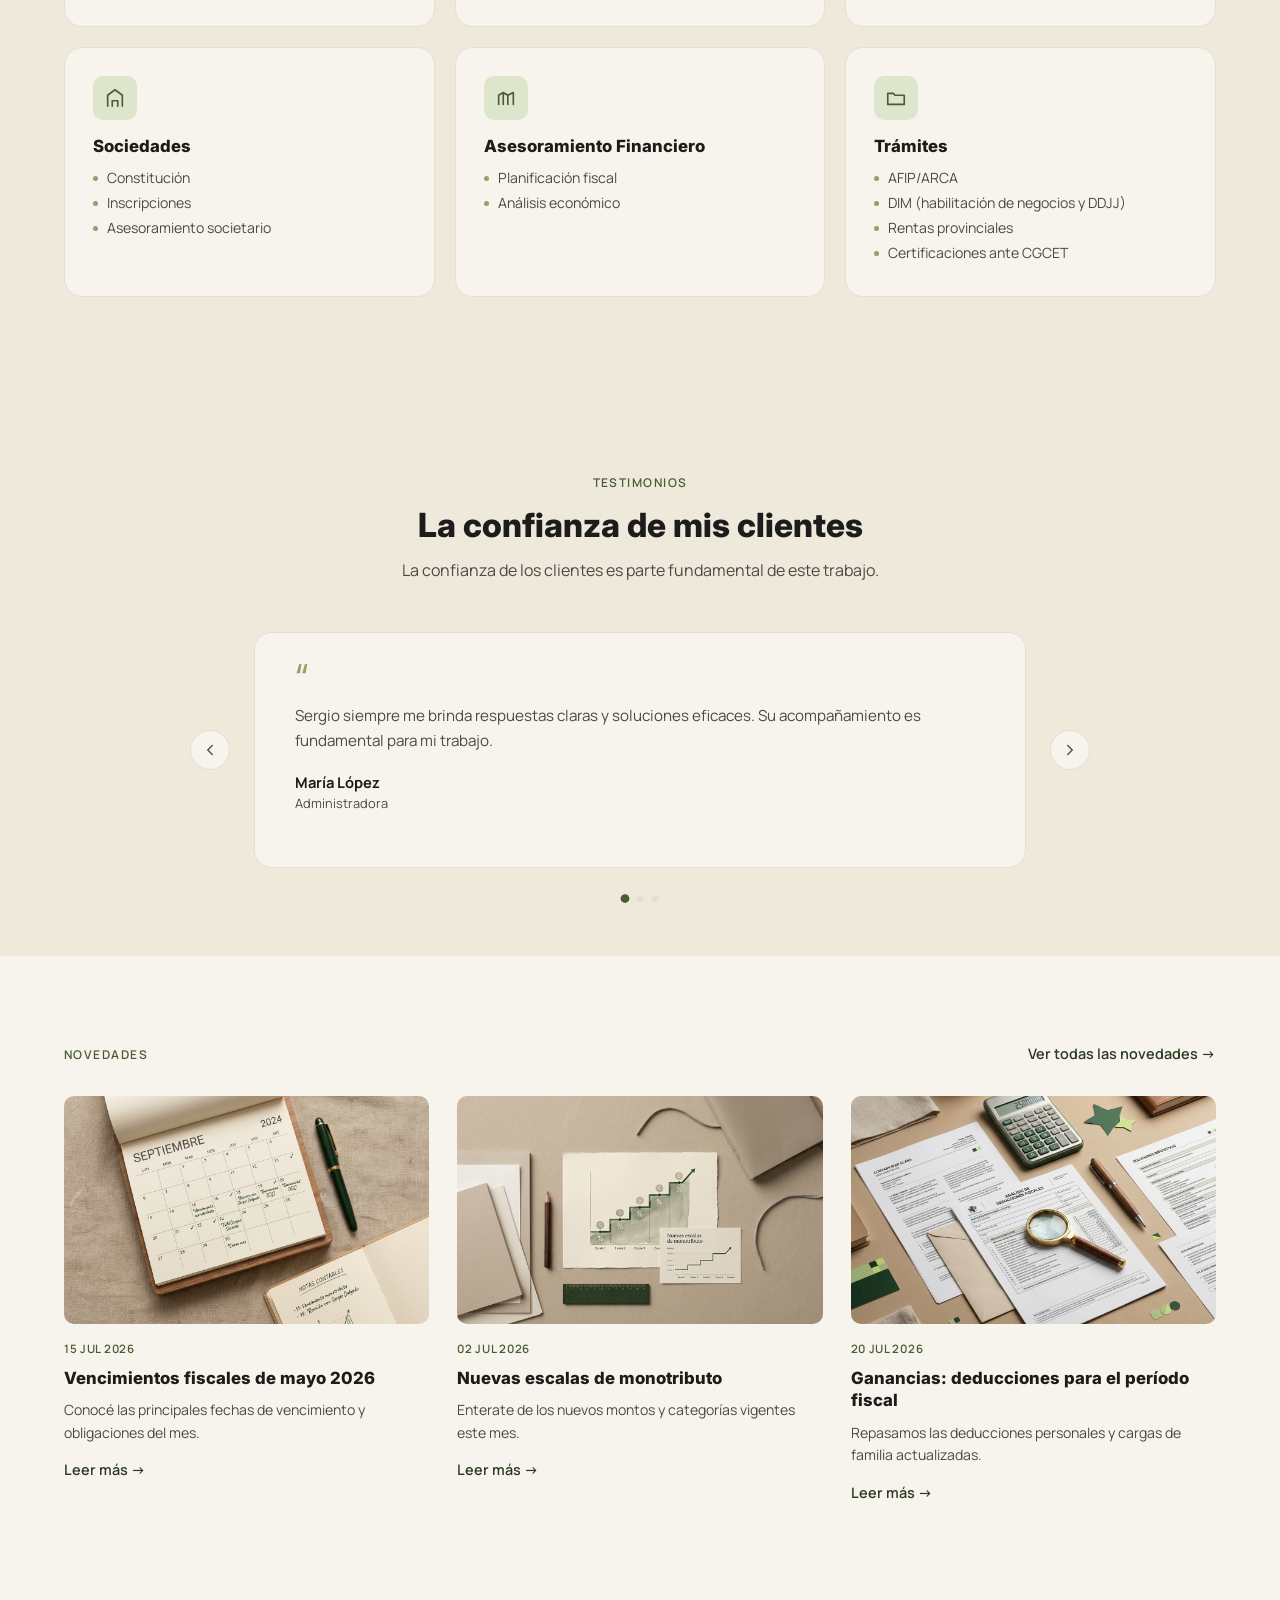
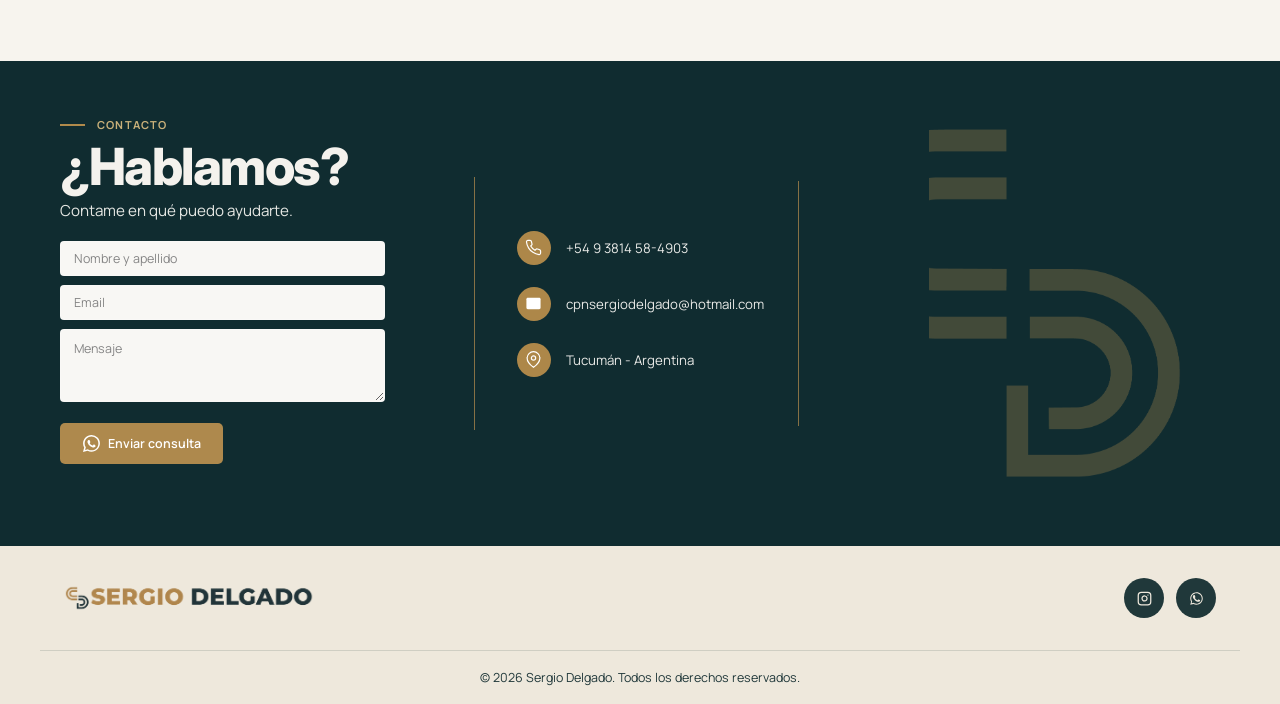
==== commit 90aa8ece: "Cambios en mobile" ====
--- a/index.html
+++ b/index.html
@@ -1,381 +1,499 @@
 <!DOCTYPE html>
 <html lang="es">
+
 <head>
-<meta charset="UTF-8">
-<meta name="viewport" content="width=device-width, initial-scale=1.0">
-<title>Sergio Delgado | Contador Público</title>
-<meta name="description" content="Asesoramiento contable, impositivo y administrativo para personas, profesionales y empresas. Más de 35 años de experiencia.">
-<link rel="preconnect" href="https://fonts.googleapis.com">
-<link rel="preconnect" href="https://fonts.gstatic.com" crossorigin>
-<link href="https://fonts.googleapis.com/css2?family=Fraunces:opsz,wght@9..144,400;9..144,500;9..144,600&family=Inter:wght@400;500;600;700&display=swap" rel="stylesheet">
-<link rel="stylesheet" href="css/styles.css">
+  <meta charset="UTF-8">
+  <meta name="viewport" content="width=device-width, initial-scale=1.0">
+  <title>Sergio Delgado | Contador Público</title>
+  <meta name="description"
+    content="Asesoramiento contable, impositivo y administrativo para personas, profesionales y empresas. Más de 35 años de experiencia.">
+  <link rel="preconnect" href="https://fonts.googleapis.com">
+  <link rel="preconnect" href="https://fonts.gstatic.com" crossorigin>
+
+  <link href="https://fonts.googleapis.com/css2?family=Inter:wght@400&family=Manrope:wght@800&display=swap"
+    rel="stylesheet">
+
+  <link rel="stylesheet" href="css/styles.css">
 </head>
+
 <body>
-
+  <!-- ===================== HEADER ===================== -->
+  <!-- ===================== HEADER ===================== -->
+  <header class="header">
+    <div class="container header__inner">
+      <!-- LOGO -->
+      <a href="#" class="brand" aria-label="Sergio Delgado - Contador Público">
+        <img src="img/SergioDelgado_este.png" alt="Sergio Delgado — Contador Público" class="brand__logo">
+      </a>
+      <!-- NAVEGACIÓN -->
+      <nav class="nav" id="nav">
+        <a href="#sobre-mi">Sobre mí</a>
+        <a href="#servicios">Servicios</a>
+        <a href="#testimonios">Testimonios</a>
+        <a href="#novedades">Novedades</a>
+      </nav>
+      <!-- WHATSAPP DESKTOP -->
+      <a class="btn btn--whatsapp"
+        href="https://wa.me/5493814584903?text=Hola%20Sergio%2C%20estuve%20viendo%20tu%20p%C3%A1gina%20web%20y%20quisiera%20realizar%20una%20consulta%20sobre%20tus%20servicios%20contables.">
+        <svg class="icon" viewBox="0 0 24 24" aria-hidden="true">
+          <path
+            d="M17.5 14.4c-.3-.1-1.7-.9-2-.9-.3-.1-.5-.1-.7.1-.2.3-.8.9-.9 1.1-.2.2-.3.2-.6.1-.3-.1-1.2-.5-2.3-1.5-.9-.8-1.4-1.7-1.6-2-.2-.3 0-.5.1-.6.1-.1.3-.3.4-.5.1-.2.2-.3.3-.5.1-.2 0-.4 0-.5-.1-.1-.7-1.6-.9-2.2-.2-.6-.5-.5-.7-.5h-.6c-.2 0-.5.1-.8.4-.3.3-1 1-1 2.4s1 2.8 1.2 3c.1.2 2 3.1 4.9 4.3.7.3 1.2.5 1.6.6.7.2 1.3.2 1.8.1.5-.1 1.7-.7 1.9-1.4.2-.7.2-1.2.2-1.4-.1-.1-.3-.2-.6-.3z" />
+          <path
+            d="M12 2C6.5 2 2 6.5 2 12c0 1.8.5 3.5 1.3 5L2 22l5.2-1.4c1.4.8 3.1 1.2 4.8 1.2 5.5 0 10-4.5 10-10S17.5 2 12 2zm0 18.2c-1.6 0-3.1-.4-4.4-1.2l-.3-.2-3.1.8.8-3-.2-.3C4 14.9 3.6 13.5 3.6 12c0-4.6 3.8-8.4 8.4-8.4s8.4 3.8 8.4 8.4-3.8 8.4-8.4 8.4z" />
+        </svg>
+        WhatsApp
+      </a>
+      <!-- MENÚ MOBILE -->
+      <button class="nav-toggle" id="navToggle" aria-label="Abrir menú" aria-expanded="false">
+        <span></span>
+        <span></span>
+        <span></span>
+      </button>
+    </div>
+  </header>
+  <!-- ===================== HERO ===================== -->
+  <section class="hero">
+    <div class="hero__media" aria-hidden="true">
+      <img src="img/hero-photo.jpg" alt="" onerror="this.style.display='none'">
+    </div>
+    <div class="hero__scrim"></div>
+    <div class="container hero__inner">
+      <h1 class="hero__title">
+        Contabilidad clara.<br>
+        <span class="accent">Decisiones seguras.</span>
+      </h1>
+      <p class="hero__subtitle">
+        Asesoramiento contable, impositivo y administrativo para personas,
+        profesionales y empresas.
+      </p>
+      <a class="btn btn--whatsapp" href="https://wa.me/5493810000000" target="_blank" rel="noopener">
+        <svg class="icon" viewBox="0 0 24 24" aria-hidden="true">
+          <path
+            d="M17.5 14.4c-.3-.1-1.7-.9-2-.9-.3-.1-.5-.1-.7.1-.2.3-.8.9-.9 1.1-.2.2-.3.2-.6.1-.3-.1-1.2-.5-2.3-1.5-.9-.8-1.4-1.7-1.6-2-.2-.3 0-.5.1-.6.1-.1.3-.3.4-.5.1-.2.2-.3.3-.5.1-.2 0-.4 0-.5-.1-.1-.7-1.6-.9-2.2-.2-.6-.5-.5-.7-.5h-.6c-.2 0-.5.1-.8.4-.3.3-1 1-1 2.4s1 2.8 1.2 3c.1.2 2 3.1 4.9 4.3.7.3 1.2.5 1.6.6.7.2 1.3.2 1.8.1.5-.1 1.7-.7 1.9-1.4.2-.7.2-1.2.2-1.4-.1-.1-.3-.2-.6-.3z" />
+          <path
+            d="M12 2C6.5 2 2 6.5 2 12c0 1.8.5 3.5 1.3 5L2 22l5.2-1.4c1.4.8 3.1 1.2 4.8 1.2 5.5 0 10-4.5 10-10S17.5 2 12 2zm0 18.2c-1.6 0-3.1-.4-4.4-1.2l-.3-.2-3.1.8.8-3-.2-.3C4 14.9 3.6 13.5 3.6 12c0-4.6 3.8-8.4 8.4-8.4s8.4 3.8 8.4 8.4-3.8 8.4-8.4 8.4z" />
+        </svg>
+        Contactar por WhatsApp
+      </a>
+    </div>
+  </section>
+
+  <!-- ===================== SOBRE MI ===================== -->
+  <section class="section about" id="sobre-mi">
+    <div class="container about__grid">
+      <div class="about__left">
+        <p class="eyebrow">Sobre mí</p>
+        <h2 class="section-title">Más de 35 años de experiencia acompañando a mis clientes.</h2>
+
+        <div class="stats">
+          <div class="stat">
+            <div class="stat__icon" aria-hidden="true">
+              <svg viewBox="0 0 24 24">
+                <path
+                  d="M16 11c1.66 0 3-1.34 3-3s-1.34-3-3-3-3 1.34-3 3 1.34 3 3 3zm-8 0c1.66 0 3-1.34 3-3S9.66 5 8 5 5 6.34 5 8s1.34 3 3 3zm0 2c-2.33 0-7 1.17-7 3.5V19h14v-2.5c0-2.33-4.67-3.5-7-3.5zm8 0c-.29 0-.62.02-.97.05 1.16.84 1.97 1.97 1.97 3.45V19h6v-2.5c0-2.33-4.67-3.5-7-3.5z" />
+              </svg>
+            </div>
+            <div>
+              <div class="stat__num">+35</div>
+              <div class="stat__label">años de<br>experiencia</div>
+            </div>
+          </div>
+          <div class="stat">
+            <div class="stat__icon" aria-hidden="true">
+              <svg viewBox="0 0 24 24">
+                <path
+                  d="M20 7h-4V5a2 2 0 0 0-2-2h-4a2 2 0 0 0-2 2v2H4a1 1 0 0 0-1 1v10a2 2 0 0 0 2 2h14a2 2 0 0 0 2-2V8a1 1 0 0 0-1-1zM10 5h4v2h-4V5z" />
+              </svg>
+            </div>
+            <div>
+              <div class="stat__num">Cientos</div>
+              <div class="stat__label">de clientes<br>satisfechos</div>
+            </div>
+          </div>
+        </div>
+      </div>
+
+      <div class="about__right">
+        <p>Soy <strong>Sergio Delgado</strong>, contador público (M.P. 3357 – CGCET), y acompaño a personas,
+          profesionales y empresas en la gestión de sus obligaciones contables, impositivas y administrativas.</p>
+        <p>Mi objetivo es brindar un asesoramiento claro y personalizado, adaptado a la realidad de cada cliente.</p>
+        <p>Te ayudo a mantener tus obligaciones al día, organizar tu información y contar con datos confiables para
+          tomar mejores decisiones.</p>
+        <p>Un acompañamiento cercano y profesional para que puedas ocuparte de tu actividad con la tranquilidad de tener
+          tus números en orden.</p>
+      </div>
+    </div>
+  </section>
+
+  <!-- ===================== SERVICIOS ===================== -->
+  <section class="section services" id="servicios">
+    <div class="container">
+      <div class="section-head">
+        <p class="eyebrow">Servicios</p>
+        <h2 class="section-title">Soluciones contables e impositivas</h2>
+        <p class="section-lead">Algunas de las soluciones contables e impositivas para personas, profesionales y
+          empresas.</p>
+      </div>
+
+      <div class="cards">
+        <article class="card">
+          <div class="card__icon" aria-hidden="true">
+            <svg viewBox="0 0 24 24">
+              <path d="M4 4h16v16H4V4zm2 4h12M8 12h8M8 16h5" />
+            </svg>
+          </div>
+          <h3>Contabilidad</h3>
+          <ul>
+            <li>Balances</li>
+            <li>Estados contables</li>
+            <li>Informes</li>
+          </ul>
+        </article>
+
+        <article class="card">
+          <div class="card__icon" aria-hidden="true">
+            <svg viewBox="0 0 24 24">
+              <circle cx="7" cy="7" r="3" />
+              <circle cx="17" cy="17" r="3" />
+              <path d="M5 19L19 5" />
+            </svg>
+          </div>
+          <h3>Impuestos</h3>
+          <ul>
+            <li>IVA</li>
+            <li>Ganancias</li>
+            <li>Bienes Personales</li>
+            <li>Monotributo</li>
+          </ul>
+        </article>
+
+        <article class="card">
+          <div class="card__icon" aria-hidden="true">
+            <svg viewBox="0 0 24 24">
+              <circle cx="9" cy="7" r="3" />
+              <circle cx="17" cy="9" r="2.5" />
+              <path d="M2 19c0-3.3 3.1-6 7-6s7 2.7 7 6M15 13.5c2.8.2 5 2.4 5 5.5" />
+            </svg>
+          </div>
+          <h3>Sueldos</h3>
+          <ul>
+            <li>Liquidación de haberes</li>
+            <li>Cargas sociales</li>
+            <li>Altas y bajas</li>
+          </ul>
+        </article>
+
+        <article class="card">
+          <div class="card__icon" aria-hidden="true">
+            <svg viewBox="0 0 24 24">
+              <path d="M4 21V9l8-6 8 6v12M9 21v-6h6v6" />
+            </svg>
+          </div>
+          <h3>Sociedades</h3>
+          <ul>
+            <li>Constitución</li>
+            <li>Inscripciones</li>
+            <li>Asesoramiento societario</li>
+          </ul>
+        </article>
+
+        <article class="card">
+          <div class="card__icon" aria-hidden="true">
+            <svg viewBox="0 0 24 24">
+              <path d="M4 19V9l5-3 5 3 6-3v13M9 6v13M14 9v10" />
+            </svg>
+          </div>
+          <h3>Asesoramiento Financiero</h3>
+          <ul>
+            <li>Planificación fiscal</li>
+            <li>Análisis económico</li>
+          </ul>
+        </article>
+
+        <article class="card">
+          <div class="card__icon" aria-hidden="true">
+            <svg viewBox="0 0 24 24">
+              <path d="M3 7h6l2 2h10v10H3V7z" />
+            </svg>
+          </div>
+          <h3>Trámites</h3>
+          <ul>
+            <li>AFIP/ARCA</li>
+            <li>DIM (habilitación de negocios y DDJJ)</li>
+            <li>Rentas provinciales</li>
+            <li>Certificaciones ante CGCET</li>
+          </ul>
+        </article>
+      </div>
+    </div>
+  </section>
+
+  <!-- ===================== TESTIMONIOS ===================== -->
+  <section class="section testimonials" id="testimonios">
+    <div class="container">
+      <div class="section-head">
+        <p class="eyebrow">Testimonios</p>
+        <h2 class="section-title">La confianza de mis clientes</h2>
+        <p class="section-lead">La confianza de los clientes es parte fundamental de este trabajo.</p>
+      </div>
+
+      <div class="carousel" id="carousel">
+        <button class="carousel__arrow carousel__arrow--prev" id="carouselPrev" aria-label="Testimonio anterior">
+          <svg viewBox="0 0 24 24">
+            <path d="M15 18l-6-6 6-6" />
+          </svg>
+        </button>
+
+        <div class="carousel__viewport">
+          <ul class="carousel__track" id="carouselTrack">
+            <li class="testimonial">
+              <span class="testimonial__quote" aria-hidden="true">&ldquo;</span>
+              <p>Sergio siempre me brinda respuestas claras y soluciones eficaces. Su acompañamiento es fundamental para
+                mi trabajo.</p>
+              <footer>
+                <strong>María López</strong>
+                <span>Administradora</span>
+              </footer>
+            </li>
+            <li class="testimonial">
+              <span class="testimonial__quote" aria-hidden="true">&ldquo;</span>
+              <p>Encontramos en Sergio a un profesional que nos explica cada tema de manera clara y nos acompaña cuando
+                necesitamos tomar decisiones. Nos da mucha tranquilidad tener nuestra contabilidad ordenada.</p>
+              <footer>
+                <strong>Pablo Pérez</strong>
+                <span>Comerciante</span>
+              </footer>
+            </li>
+            <li class="testimonial">
+              <span class="testimonial__quote" aria-hidden="true">&ldquo;</span>
+              <p>Desde que comenzamos a trabajar con Sergio tenemos mucho más orden y previsibilidad. Un profesional
+                comprometido y siempre disponible.</p>
+              <footer>
+                <strong>Laura Gómez</strong>
+                <span>Profesional independiente</span>
+              </footer>
+            </li>
+          </ul>
+        </div>
+
+        <button class="carousel__arrow carousel__arrow--next" id="carouselNext" aria-label="Testimonio siguiente">
+          <svg viewBox="0 0 24 24">
+            <path d="M9 6l6 6-6 6" />
+          </svg>
+        </button>
+
+        <div class="carousel__dots" id="carouselDots"></div>
+      </div>
+    </div>
+  </section>
+
+  <!-- ===================== NOVEDADES ===================== -->
+  <section class="section news" id="novedades">
+    <div class="container">
+      <div class="news__head">
+        <p class="eyebrow">Novedades</p>
+        <a href="#" class="link-arrow">Ver todas las novedades →</a>
+      </div>
+
+      <div class="news__grid">
+        <article class="news-card">
+          <div class="news-card__img"><img src="img/vencimientos.jpg" alt=""
+              onerror="this.parentElement.style.background='#d9d3c7'"></div>
+          <p class="news-card__date">15 JUL 2026</p>
+          <h3>Vencimientos fiscales de mayo 2026</h3>
+          <p class="news-card__excerpt">Conocé las principales fechas de vencimiento y obligaciones del mes.</p>
+          <a href="#" class="link-arrow">Leer más →</a>
+        </article>
+
+        <article class="news-card">
+          <div class="news-card__img"><img src="img/escalas.jpg" alt=""
+              onerror="this.parentElement.style.background='#d9d3c7'"></div>
+          <p class="news-card__date">02 JUL 2026</p>
+          <h3>Nuevas escalas de monotributo</h3>
+          <p class="news-card__excerpt">Enterate de los nuevos montos y categorías vigentes este mes.</p>
+          <a href="#" class="link-arrow">Leer más →</a>
+        </article>
+
+        <article class="news-card">
+          <div class="news-card__img"><img src="img/deducciones.jpg" alt=""
+              onerror="this.parentElement.style.background='#d9d3c7'"></div>
+          <p class="news-card__date">20 JUL 2026</p>
+          <h3>Ganancias: deducciones para el período fiscal</h3>
+          <p class="news-card__excerpt">Repasamos las deducciones personales y cargas de familia actualizadas.</p>
+          <a href="#" class="link-arrow">Leer más →</a>
+        </article>
+      </div>
+    </div>
+  </section>
+
+  <!-- ===================== CONTACTO ===================== -->
+  <section class="section contact" id="contacto">
+    <div class="contact__panel">
+      <!-- COLUMNA IZQUIERDA -->
+      <div class="contact__form-col">
+        <div class="contact__eyebrow">
+          <span></span>
+          <p>CONTACTO</p>
+        </div>
+        <h2 class="section-title">
+          ¿Hablamos?
+        </h2>
+        <p class="section-lead">
+          Contame en qué puedo ayudarte.
+        </p>
+        <form id="contactForm" class="form" novalidate>
+          <div class="form__field">
+            <label for="nombre" class="sr-only">
+              Nombre y apellido
+            </label>
+            <input type="text" id="nombre" name="nombre" placeholder="Nombre y apellido" required>
+          </div>
+          <div class="form__field">
+            <label for="email" class="sr-only">
+              Email
+            </label>
+            <input type="email" id="email" name="email" placeholder="Email" required>
+          </div>
+          <div class="form__field">
+            <label for="mensaje" class="sr-only">
+              Mensaje
+            </label>
+            <textarea id="mensaje" name="mensaje" rows="3" placeholder="Mensaje" required></textarea>
+          </div>
+          <button type="submit" class="btn btn--contact" id="formSubmit">
+            <svg class="icon" viewBox="0 0 24 24" aria-hidden="true">
+              <path
+                d="M20.5 3.5A11.9 11.9 0 0 0 12 0C5.4 0 .1 5.3.1 11.9c0 2.1.6 4.1 1.6 5.8L0 24l6.5-1.7c1.6.9 3.5 1.4 5.4 1.4h.1c6.5 0 11.9-5.3 11.9-11.9 0-3.2-1.2-6.1-3.4-8.3ZM12 21.7c-1.7 0-3.3-.4-4.8-1.3l-.3-.2-3.9 1 1-3.8-.2-.3c-1-1.5-1.5-3.3-1.5-5.1C2.3 6.5 6.7 2.1 12 2.1c2.6 0 5.1 1 6.9 2.9 1.8 1.8 2.8 4.3 2.8 6.9 0 5.4-4.3 9.8-9.7 9.8Zm5.4-7.3c-.3-.2-1.7-.8-2-.9-.3-.1-.5-.2-.7.2-.2.3-.7.9-.8 1.1-.2.2-.3.2-.6.1-1.6-.8-2.7-1.4-3.8-3.2-.3-.5.3-.5.8-1.6.1-.2.1-.4 0-.5-.1-.1-.7-1.6-.9-2.2-.2-.6-.5-.5-.7-.5h-.6c-.2 0-.5.1-.8.4-.3.3-1 1-1 2.4s1 2.8 1.1 3c.1.2 2 3.1 4.8 4.3.7.3 1.2.5 1.6.6.7.2 1.3.2 1.8.1.6-.1 1.7-.7 2-1.3.2-.6.2-1.1.1-1.2-.1-.2-.3-.3-.6-.5Z" />
+            </svg>
+            Enviar consulta
+          </button>
+          <p class="form__status" id="formStatus" role="status" aria-live="polite"></p>
+        </form>
+      </div>
+      <!-- COLUMNA DERECHA -->
+      <div class="contact__info">
+        <div class="contact__info-item">
+          <div class="contact__icon">
+            <svg viewBox="0 0 24 24" aria-hidden="true">
+              <path d="M22 16.92v3a2 2 0 0 1-2.18 2
+              19.79 19.79 0 0 1-8.63-3.07
+              19.5 19.5 0 0 1-6-6
+              A19.79 19.79 0 0 1 2.12 4.18
+              2 2 0 0 1 4.11 2h3
+              a2 2 0 0 1 2 1.72
+              12.84 12.84 0 0 0 .7 2.81
+              2 2 0 0 1-.45 2.11L8.09 9.91
+              a16 16 0 0 0 6 6l1.27-1.27
+              a2 2 0 0 1 2.11-.45
+              12.84 12.84 0 0 0 2.81.7
+              A2 2 0 0 1 22 16.92z" />
+            </svg>
+          </div>
+          <a href="tel:+5493814584903">
+            +54 9 3814 58-4903
+          </a>
+        </div>
+        <div class="contact__info-item">
+          <div class="contact__icon">
+            <svg viewBox="0 0 24 24" aria-hidden="true">
+              <path d="M4 4h16c1.1 0 2 .9 2 2v12
+              c0 1.1-.9 2-2 2H4
+              c-1.1 0-2-.9-2-2V6
+              c0-1.1.9-2 2-2Z" />
+              <path d="m22 6-10 7L2 6" />
+            </svg>
+          </div>
+          <a href="mailto:cpnsergiodelgado@hotmail.com">
+            cpnsergiodelgado@hotmail.com
+          </a>
+        </div>
+        <div class="contact__info-item">
+          <div class="contact__icon">
+            <svg viewBox="0 0 24 24" aria-hidden="true">
+              <path d="M21 10c0 7-9 13-9 13S3 17 3 10
+              a9 9 0 1 1 18 0Z" />
+              <circle cx="12" cy="10" r="3" />
+            </svg>
+          </div>
+          <span>
+            Tucumán - Argentina
+          </span>
+        </div>
+      </div>
+    </div>
+  </section>
   
-<!-- ===================== HEADER ===================== -->
-
-
-<header class="header">
-  <div class="container header__inner">
-    <div class="brand">
-      <img src="img/logo-header.png" alt="Sergio Delgado — Contador Público" class="brand__logo">
-      <span class="brand__role">Contador Público</span>
-    </div>
-
-    <nav class="nav" id="nav">
-      <a href="#sobre-mi">Sobre mí</a>
-      <a href="#servicios">Servicios</a>
-      <a href="#testimonios">Testimonios</a>
-      <a href="#novedades">Novedades</a>
-    </nav>
-
-    <a class="btn btn--whatsapp" href="https://wa.me/5493810000000" target="_blank" rel="noopener">
-      <svg class="icon" viewBox="0 0 24 24" aria-hidden="true"><path d="M17.5 14.4c-.3-.1-1.7-.9-2-.9-.3-.1-.5-.1-.7.1-.2.3-.8.9-.9 1.1-.2.2-.3.2-.6.1-.3-.1-1.2-.5-2.3-1.5-.9-.8-1.4-1.7-1.6-2-.2-.3 0-.5.1-.6.1-.1.3-.3.4-.5.1-.2.2-.3.3-.5.1-.2 0-.4 0-.5-.1-.1-.7-1.6-.9-2.2-.2-.6-.5-.5-.7-.5h-.6c-.2 0-.5.1-.8.4-.3.3-1 1-1 2.4s1 2.8 1.2 3c.1.2 2 3.1 4.9 4.3.7.3 1.2.5 1.6.6.7.2 1.3.2 1.8.1.5-.1 1.7-.7 1.9-1.4.2-.7.2-1.2.2-1.4-.1-.1-.3-.2-.6-.3z"/><path d="M12 2C6.5 2 2 6.5 2 12c0 1.8.5 3.5 1.3 5L2 22l5.2-1.4c1.4.8 3.1 1.2 4.8 1.2 5.5 0 10-4.5 10-10S17.5 2 12 2zm0 18.2c-1.6 0-3.1-.4-4.4-1.2l-.3-.2-3.1.8.8-3-.2-.3C4 14.9 3.6 13.5 3.6 12c0-4.6 3.8-8.4 8.4-8.4s8.4 3.8 8.4 8.4-3.8 8.4-8.4 8.4z"/></svg>
-      WhatsApp
-    </a>
-
-    <button class="nav-toggle" id="navToggle" aria-label="Abrir menú" aria-expanded="false">
-      <span></span><span></span><span></span>
-    </button>
-  </div>
-</header>
-
-<!-- ===================== HERO ===================== -->
-<section class="hero">
-  <div class="hero__media" aria-hidden="true">
-    <img src="img/hero-photo.jpg" alt="" onerror="this.style.display='none'">
-  </div>
-  <div class="hero__scrim"></div>
-  <div class="container hero__inner">
-    <h1 class="hero__title">
-      Contabilidad clara.<br>
-      <span class="accent">Decisiones seguras.</span>
-    </h1>
-    <p class="hero__subtitle">
-      Asesoramiento contable, impositivo y administrativo para personas,
-      profesionales y empresas.
-    </p>
-    <a class="btn btn--whatsapp" href="https://wa.me/5493810000000" target="_blank" rel="noopener">
-      <svg class="icon" viewBox="0 0 24 24" aria-hidden="true"><path d="M17.5 14.4c-.3-.1-1.7-.9-2-.9-.3-.1-.5-.1-.7.1-.2.3-.8.9-.9 1.1-.2.2-.3.2-.6.1-.3-.1-1.2-.5-2.3-1.5-.9-.8-1.4-1.7-1.6-2-.2-.3 0-.5.1-.6.1-.1.3-.3.4-.5.1-.2.2-.3.3-.5.1-.2 0-.4 0-.5-.1-.1-.7-1.6-.9-2.2-.2-.6-.5-.5-.7-.5h-.6c-.2 0-.5.1-.8.4-.3.3-1 1-1 2.4s1 2.8 1.2 3c.1.2 2 3.1 4.9 4.3.7.3 1.2.5 1.6.6.7.2 1.3.2 1.8.1.5-.1 1.7-.7 1.9-1.4.2-.7.2-1.2.2-1.4-.1-.1-.3-.2-.6-.3z"/><path d="M12 2C6.5 2 2 6.5 2 12c0 1.8.5 3.5 1.3 5L2 22l5.2-1.4c1.4.8 3.1 1.2 4.8 1.2 5.5 0 10-4.5 10-10S17.5 2 12 2zm0 18.2c-1.6 0-3.1-.4-4.4-1.2l-.3-.2-3.1.8.8-3-.2-.3C4 14.9 3.6 13.5 3.6 12c0-4.6 3.8-8.4 8.4-8.4s8.4 3.8 8.4 8.4-3.8 8.4-8.4 8.4z"/></svg>
-      Contactar por WhatsApp
-    </a>
-  </div>
-</section>
-
-<!-- ===================== SOBRE MI ===================== -->
-<section class="section about" id="sobre-mi">
-  <div class="container about__grid">
-    <div class="about__left">
-      <p class="eyebrow">Sobre mí</p>
-      <h2 class="section-title">Más de 35 años de experiencia acompañando a mis clientes.</h2>
-
-      <div class="stats">
-        <div class="stat">
-          <div class="stat__icon" aria-hidden="true">
-            <svg viewBox="0 0 24 24"><path d="M16 11c1.66 0 3-1.34 3-3s-1.34-3-3-3-3 1.34-3 3 1.34 3 3 3zm-8 0c1.66 0 3-1.34 3-3S9.66 5 8 5 5 6.34 5 8s1.34 3 3 3zm0 2c-2.33 0-7 1.17-7 3.5V19h14v-2.5c0-2.33-4.67-3.5-7-3.5zm8 0c-.29 0-.62.02-.97.05 1.16.84 1.97 1.97 1.97 3.45V19h6v-2.5c0-2.33-4.67-3.5-7-3.5z"/></svg>
-          </div>
-          <div>
-            <div class="stat__num">+35</div>
-            <div class="stat__label">años de<br>experiencia</div>
-          </div>
-        </div>
-        <div class="stat">
-          <div class="stat__icon" aria-hidden="true">
-            <svg viewBox="0 0 24 24"><path d="M20 7h-4V5a2 2 0 0 0-2-2h-4a2 2 0 0 0-2 2v2H4a1 1 0 0 0-1 1v10a2 2 0 0 0 2 2h14a2 2 0 0 0 2-2V8a1 1 0 0 0-1-1zM10 5h4v2h-4V5z"/></svg>
-          </div>
-          <div>
-            <div class="stat__num">+2000</div>
-            <div class="stat__label">clientes<br>satisfechos</div>
-          </div>
-        </div>
-      </div>
-    </div>
-
-    <div class="about__right">
-      <p>Soy <strong>Sergio Delgado</strong>, contador público (M.P. 3357 – CGCET), y acompaño a personas, profesionales y empresas en la gestión de sus obligaciones contables, impositivas y administrativas.</p>
-      <p>Mi objetivo es brindar un asesoramiento claro y personalizado, adaptado a la realidad de cada cliente.</p>
-      <p>Te ayudo a mantener tus obligaciones al día, organizar tu información y contar con datos confiables para tomar mejores decisiones.</p>
-      <p>Un acompañamiento cercano y profesional para que puedas ocuparte de tu actividad con la tranquilidad de tener tus números en orden.</p>
-    </div>
-  </div>
-</section>
-
-<!-- ===================== SERVICIOS ===================== -->
-<section class="section services" id="servicios">
-  <div class="container">
-    <div class="section-head">
-      <p class="eyebrow">Servicios</p>
-      <h2 class="section-title">Soluciones contables e impositivas</h2>
-      <p class="section-lead">Algunas de las soluciones contables e impositivas para personas, profesionales y empresas.</p>
-    </div>
-
-    <div class="cards">
-      <article class="card">
-        <div class="card__icon" aria-hidden="true">
-          <svg viewBox="0 0 24 24"><path d="M4 4h16v16H4V4zm2 4h12M8 12h8M8 16h5"/></svg>
-        </div>
-        <h3>Contabilidad</h3>
-        <ul>
-          <li>Balances</li>
-          <li>Estados contables</li>
-          <li>Informes</li>
-        </ul>
-      </article>
-
-      <article class="card">
-        <div class="card__icon" aria-hidden="true">
-          <svg viewBox="0 0 24 24"><circle cx="7" cy="7" r="3"/><circle cx="17" cy="17" r="3"/><path d="M5 19L19 5"/></svg>
-        </div>
-        <h3>Impuestos</h3>
-        <ul>
-          <li>IVA</li>
-          <li>Ganancias</li>
-          <li>Bienes Personales</li>
-          <li>Monotributo</li>
-        </ul>
-      </article>
-
-      <article class="card">
-        <div class="card__icon" aria-hidden="true">
-          <svg viewBox="0 0 24 24"><circle cx="9" cy="7" r="3"/><circle cx="17" cy="9" r="2.5"/><path d="M2 19c0-3.3 3.1-6 7-6s7 2.7 7 6M15 13.5c2.8.2 5 2.4 5 5.5"/></svg>
-        </div>
-        <h3>Sueldos</h3>
-        <ul>
-          <li>Liquidación de haberes</li>
-          <li>Cargas sociales</li>
-          <li>Altas y bajas</li>
-        </ul>
-      </article>
-
-      <article class="card">
-        <div class="card__icon" aria-hidden="true">
-          <svg viewBox="0 0 24 24"><path d="M4 21V9l8-6 8 6v12M9 21v-6h6v6"/></svg>
-        </div>
-        <h3>Sociedades</h3>
-        <ul>
-          <li>Constitución</li>
-          <li>Inscripciones</li>
-          <li>Asesoramiento societario</li>
-        </ul>
-      </article>
-
-      <article class="card">
-        <div class="card__icon" aria-hidden="true">
-          <svg viewBox="0 0 24 24"><path d="M4 19V9l5-3 5 3 6-3v13M9 6v13M14 9v10"/></svg>
-        </div>
-        <h3>Asesoramiento Financiero</h3>
-        <ul>
-          <li>Planificación fiscal</li>
-          <li>Análisis económico</li>
-        </ul>
-      </article>
-
-      <article class="card">
-        <div class="card__icon" aria-hidden="true">
-          <svg viewBox="0 0 24 24"><path d="M3 7h6l2 2h10v10H3V7z"/></svg>
-        </div>
-        <h3>Trámites</h3>
-        <ul>
-          <li>AFIP/ARCA</li>
-          <li>DIM (habilitación de negocios y DDJJ)</li>
-          <li>Rentas provinciales</li>
-          <li>Certificaciones ante CGCET</li>
-        </ul>
-      </article>
-    </div>
-  </div>
-</section>
-
-<!-- ===================== TESTIMONIOS ===================== -->
-<section class="section testimonials" id="testimonios">
-  <div class="container">
-    <div class="section-head">
-      <p class="eyebrow">Testimonios</p>
-      <h2 class="section-title">La confianza de mis clientes</h2>
-      <p class="section-lead">La confianza de los clientes es parte fundamental de este trabajo.</p>
-    </div>
-
-    <div class="carousel" id="carousel">
-      <button class="carousel__arrow carousel__arrow--prev" id="carouselPrev" aria-label="Testimonio anterior">
-        <svg viewBox="0 0 24 24"><path d="M15 18l-6-6 6-6"/></svg>
-      </button>
-
-      <div class="carousel__viewport">
-        <ul class="carousel__track" id="carouselTrack">
-          <li class="testimonial">
-            <span class="testimonial__quote" aria-hidden="true">&ldquo;</span>
-            <p>Sergio siempre me brinda respuestas claras y soluciones eficaces. Su acompañamiento es fundamental para mi trabajo.</p>
-            <footer>
-              <strong>María López</strong>
-              <span>Administradora</span>
-            </footer>
-          </li>
-          <li class="testimonial">
-            <span class="testimonial__quote" aria-hidden="true">&ldquo;</span>
-            <p>Encontramos en Sergio a un profesional que nos explica cada tema de manera clara y nos acompaña cuando necesitamos tomar decisiones. Nos da mucha tranquilidad tener nuestra contabilidad ordenada.</p>
-            <footer>
-              <strong>Pablo Pérez</strong>
-              <span>Comerciante</span>
-            </footer>
-          </li>
-          <li class="testimonial">
-            <span class="testimonial__quote" aria-hidden="true">&ldquo;</span>
-            <p>Desde que comenzamos a trabajar con Sergio tenemos mucho más orden y previsibilidad. Un profesional comprometido y siempre disponible.</p>
-            <footer>
-              <strong>Laura Gómez</strong>
-              <span>Profesional independiente</span>
-            </footer>
-          </li>
-        </ul>
-      </div>
-
-      <button class="carousel__arrow carousel__arrow--next" id="carouselNext" aria-label="Testimonio siguiente">
-        <svg viewBox="0 0 24 24"><path d="M9 6l6 6-6 6"/></svg>
-      </button>
-
-      <div class="carousel__dots" id="carouselDots"></div>
-    </div>
-  </div>
-</section>
-
-<!-- ===================== NOVEDADES ===================== -->
-<section class="section news" id="novedades">
-  <div class="container">
-    <div class="news__head">
-      <p class="eyebrow">Novedades</p>
-      <a href="#" class="link-arrow">Ver todas las novedades →</a>
-    </div>
-
-    <div class="news__grid">
-      <article class="news-card">
-        <div class="news-card__img"><img src="img/vencimientos.jpg" alt="" onerror="this.parentElement.style.background='#d9d3c7'"></div>
-        <p class="news-card__date">15 JUL 2026</p>
-        <h3>Vencimientos fiscales de mayo 2026</h3>
-        <p class="news-card__excerpt">Conocé las principales fechas de vencimiento y obligaciones del mes.</p>
-        <a href="#" class="link-arrow">Leer más →</a>
-      </article>
-
-      <article class="news-card">
-        <div class="news-card__img"><img src="img/escalas.jpg" alt="" onerror="this.parentElement.style.background='#d9d3c7'"></div>
-        <p class="news-card__date">02 JUL 2026</p>
-        <h3>Nuevas escalas de monotributo</h3>
-        <p class="news-card__excerpt">Enterate de los nuevos montos y categorías vigentes este mes.</p>
-        <a href="#" class="link-arrow">Leer más →</a>
-      </article>
-
-      <article class="news-card">
-        <div class="news-card__img"><img src="img/deducciones.jpg" alt="" onerror="this.parentElement.style.background='#d9d3c7'"></div>
-        <p class="news-card__date">20 JUL 2026</p>
-        <h3>Ganancias: deducciones para el período fiscal</h3>
-        <p class="news-card__excerpt">Repasamos las deducciones personales y cargas de familia actualizadas.</p>
-        <a href="#" class="link-arrow">Leer más →</a>
-      </article>
-    </div>
-  </div>
-</section>
-
-<!-- ===================== CONTACTO ===================== -->
-<section class="section contact" id="contacto">
-  <div class="container contact__panel">
-    <div class="contact__form-col">
-      <p class="eyebrow">Contactame</p>
-      <h2 class="section-title">¿Tenés una consulta contable o impositiva?</h2>
-      <p class="section-lead">Contame brevemente tu situación y me pongo en contacto con vos.</p>
-
-      <form id="contactForm" class="form" novalidate>
-        <div class="form__row">
-          <div class="form__field">
-            <label for="nombre" class="sr-only">Nombre y apellido</label>
-            <input type="text" id="nombre" name="nombre" placeholder="Nombre y apellido" required>
-          </div>
-          <div class="form__field">
-            <label for="email" class="sr-only">Email</label>
-            <input type="email" id="email" name="email" placeholder="Email" required>
-          </div>
-        </div>
-
-        <div class="form__field">
-          <label for="telefono" class="sr-only">Teléfono</label>
-          <input type="tel" id="telefono" name="telefono" placeholder="Teléfono">
-        </div>
-
-        <div class="form__field">
-          <label for="mensaje" class="sr-only">Contame tu consulta</label>
-          <textarea id="mensaje" name="mensaje" rows="4" placeholder="Contame tu consulta" required></textarea>
-        </div>
-
-        <button type="submit" class="btn btn--dark" id="formSubmit">
-          <svg class="icon" viewBox="0 0 24 24" aria-hidden="true"><path d="M22 2L11 13M22 2l-7 20-4-9-9-4 20-7z"/></svg>
-          Enviar mensaje
-        </button>
-
-        <p class="form__status" id="formStatus" role="status" aria-live="polite"></p>
-      </form>
-    </div>
-
-    <div class="contact__art" aria-hidden="true">
-      <svg viewBox="0 0 400 400">
-        <g class="sunburst">
-          <line x1="200" y1="200" x2="200" y2="40"></line>
-          <line x1="200" y1="200" x2="200" y2="360"></line>
-          <line x1="200" y1="200" x2="40" y2="200"></line>
-          <line x1="200" y1="200" x2="360" y2="200"></line>
-          <line x1="200" y1="200" x2="313" y2="87"></line>
-          <line x1="200" y1="200" x2="87" y2="313"></line>
-          <line x1="200" y1="200" x2="313" y2="313"></line>
-          <line x1="200" y1="200" x2="87" y2="87"></line>
-        </g>
-        <path class="star star--big" d="M200 100 L215 170 L285 185 L215 200 L200 270 L185 200 L115 185 L185 170 Z"/>
-        <path class="star star--small" d="M120 270 L128 300 L158 308 L128 316 L120 346 L112 316 L82 308 L112 300 Z"/>
-      </svg>
-    </div>
-  </div>
-</section>
-
 <!-- ===================== FOOTER ===================== -->
 <footer class="footer">
+
   <div class="container footer__inner">
-    <div class="brand brand--light">
-      <span class="brand__name">Sergio Delgado</span>
-      <span class="brand__role">Contador Público — M.P. 3357 (CGCET)</span>
-    </div>
-
-    <nav class="footer__nav">
-      <a href="#sobre-mi">Sobre mí</a>
-      <a href="#servicios">Servicios</a>
-      <a href="#testimonios">Testimonios</a>
-      <a href="#novedades">Novedades</a>
-      <a href="#contacto">Contacto</a>
-    </nav>
-
+
+    <!-- LOGO -->
+    <a href="#inicio"
+       class="footer__brand"
+       aria-label="Sergio Delgado - Inicio">
+
+      <img src="img/log-footer.png"
+           alt="Sergio Delgado - Contador Público"
+           class="footer__logo">
+    </a>
+
+    <!-- REDES SOCIALES -->
     <div class="footer__social">
-  <!-- Enlace a Instagram -->
-  <a href="https://instagram.com/sergioedelgado/" target="_blank" rel="noopener noreferrer" aria-label="Instagram">
-    <svg class="icon--outline" viewBox="0 0 24 24" fill="none" stroke="currentColor" stroke-width="2" stroke-linecap="round" stroke-linejoin="round">
-      <rect x="2" y="2" width="20" height="20" rx="5" ry="5"></rect>
-      <path d="M16 11.37A4 4 0 1 1 12.63 8 4 4 0 0 1 16 11.37z"></path>
-      <line x1="17.5" y1="6.5" x2="17.51" y2="6.5"></line>
-    </svg>
-  </a>
-
-  <!-- Enlace a WhatsApp con tu número ya incluido -->
-  <a href="https://wa.me/5493814584903" target="_blank" rel="noopener noreferrer" aria-label="WhatsApp">
-    <svg viewBox="0 0 24 24"><path d="M17.5 14.4c-.3-.1-1.7-.9-2-.9-.3-.1-.5-.1-.7.1-.2.3-.8.9-.9 1.1-.2.2-.3.2-.6.1-.3-.1-1.2-.5-2.3-1.5-.9-.8-1.4-1.7-1.6-2-.2-.3 0-.5.1-.6.1-.1.3-.3.4-.5.1-.2.2-.3.3-.5.1-.2 0-.4 0-.5-.1-.1-.7-1.6-.9-2.2-.2-.6-.5-.5-.7-.5h-.6c-.2 0-.5.1-.8.4-.3.3-1 1-1 2.4s1 2.8 1.2 3c.1.2 2 3.1 4.9 4.3.7.3 1.2.5 1.6.6.7.2 1.3.2 1.8.1.5-.1 1.7-.7 1.9-1.4.2-.7.2-1.2.2-1.4-.1-.1-.3-.2-.6-.3z"/><path d="M12 2C6.5 2 2 6.5 2 12c0 1.8.5 3.5 1.3 5L2 22l5.2-1.4c1.4.8 3.1 1.2 4.8 1.2 5.5 0 10-4.5 10-10S17.5 2 12 2zm0 18.2c-1.6 0-3.1-.4-4.4-1.2l-.3-.2-3.1.8.8-3-.2-.3C4 14.9 3.6 13.5 3.6 12c0-4.6 3.8-8.4 8.4-8.4s8.4 3.8 8.4 8.4-3.8 8.4-8.4 8.4z"/></svg>
-  </a>
-</div>
-
+
+      <!-- Instagram -->
+      <a href="https://instagram.com/sergioedelgado/"
+         target="_blank"
+         rel="noopener noreferrer"
+         aria-label="Instagram">
+
+        <svg class="icon--outline"
+             viewBox="0 0 24 24"
+             fill="none"
+             stroke="currentColor"
+             stroke-width="2"
+             stroke-linecap="round"
+             stroke-linejoin="round">
+
+          <rect x="2" y="2" width="20" height="20"
+                rx="5" ry="5"></rect>
+
+          <path d="M16 11.37A4 4 0 1 1 12.63 8 4 4 0 0 1 16 11.37z"></path>
+
+          <line x1="17.5" y1="6.5"
+                x2="17.51" y2="6.5"></line>
+        </svg>
+      </a>
+
+      <!-- WhatsApp -->
+      <a href="https://wa.me/5493814584903?text=Hola%20Sergio%2C%20quisiera%20realizar%20una%20consulta%20sobre%20tus%20servicios%20contables."
+         target="_blank"
+         rel="noopener noreferrer"
+         aria-label="WhatsApp">
+
+        <svg viewBox="0 0 24 24"
+             fill="currentColor">
+
+          <path d="M17.5 14.4c-.3-.1-1.7-.9-2-.9-.3-.1-.5-.1-.7.1-.2.3-.8.9-.9 1.1-.2.2-.3.2-.6.1-.3-.1-1.2-.5-2.3-1.5-.9-.8-1.4-1.7-1.6-2-.2-.3 0-.5.1-.6.1-.1.3-.3.4-.5.1-.2.2-.3.3-.5.1-.2 0-.4 0-.5-.1-.1-.7-1.6-.9-2.2-.2-.6-.5-.5-.7-.5h-.6c-.2 0-.5.1-.8.4-.3.3-1 1-1 2.4s1 2.8 1.2 3c.1.2 2 3.1 4.9 4.3.7.3 1.2.5 1.6.6.7.2 1.3.2 1.8.1.5-.1 1.7-.7 1.9-1.4.2-.7.2-1.2.2-1.4-.1-.1-.3-.2-.6-.3z" />
+
+          <path d="M12 2C6.5 2 2 6.5 2 12c0 1.8.5 3.5 1.3 5L2 22l5.2-1.4c1.4.8 3.1 1.2 4.8 1.2 5.5 0 10-4.5 10-10S17.5 2 12 2zm0 18.2c-1.6 0-3.1-.4-4.4-1.2l-.3-.2-3.1.8.8-3-.2-.3C4 14.9 3.6 13.5 3.6 12c0-4.6 3.8-8.4 8.4-8.4s8.4 3.8 8.4 8.4-3.8 8.4-8.4 8.4z" />
+        </svg>
+      </a>
+
+    </div>
   </div>
+
+  <!-- COPYRIGHT -->
   <div class="container footer__bottom">
     <p>© 2026 Sergio Delgado. Todos los derechos reservados.</p>
-    <!-- <p>Desarrollado por xxxxx.com</p>  -->
-    
-
   </div>
+
 </footer>
 
-<script src="js/carousel.js"></script>
-<script src="js/form.js"></script>
-<script src="js/main.js"></script>
+
+  <script src="js/main.js"></script>
+  <script src="js/carousel.js"></script>
+  <script src="js/form.js"></script>
 </body>
-</html>
+
+</html>
--- a/css/styles.css
+++ b/css/styles.css
@@ -3,33 +3,44 @@
    Tokens
    ========================================================= */
 :root {
-  --cream:       #f7f4ee;
-  --cream-deep:  #efe9dc;
-  --ink:         #1c1c1a;
-  --ink-soft:    #4a4a45;
-  --olive:       #8ea36b;
-  --olive-dark:  #4a5c34;
-  --olive-pale:  #dde6cc;
-  --forest:      #2b3a20;
-  --white:       #ffffff;
-  --border:      #e4dfd2;
-
-  --font-display: 'Fraunces', Georgia, serif;
-  --font-body: 'Inter', -apple-system, Segoe UI, Roboto, sans-serif;
+  --cream: #f7f4ee;
+  --cream-deep: #efe9dc;
+  --ink: #1c1c1a;
+  --ink-soft: #4a4a45;
+  --olive: #8ea36b;
+  --olive-dark: #4a5c34;
+  --olive-pale: #dde6cc;
+  --forest: #2b3a20;
+  --white: #ffffff;
+  --border: #e4dfd2;
+
+
+  --font-display: 'Inter', sans-serif;
+  --font-body: 'Manrope', sans-serif;
+
+
 
   --radius-sm: 6px;
   --radius-md: 10px;
   --radius-lg: 18px;
 
-  --shadow-card: 0 2px 4px rgba(28,28,26,0.04), 0 12px 24px -12px rgba(28,28,26,0.08);
+  --shadow-card: 0 2px 4px rgba(28, 28, 26, 0.04), 0 12px 24px -12px rgba(28, 28, 26, 0.08);
   --container-w: 1200px;
 }
 
 /* =========================================================
    Reset
    ========================================================= */
-*, *::before, *::after { box-sizing: border-box; }
-html { scroll-behavior: smooth; }
+*,
+*::before,
+*::after {
+  box-sizing: border-box;
+}
+
+html {
+  scroll-behavior: smooth;
+}
+
 body {
   margin: 0;
   font-family: var(--font-body);
@@ -37,22 +48,63 @@
   background: var(--cream);
   -webkit-font-smoothing: antialiased;
 }
-img { max-width: 100%; display: block; }
-ul { list-style: none; margin: 0; padding: 0; }
-a { color: inherit; text-decoration: none; }
-button { font: inherit; cursor: pointer; }
-h1, h2, h3 { font-family: var(--font-display); margin: 0; font-weight: 500; }
-p { margin: 0; line-height: 1.6; color: var(--ink-soft); }
+
+img {
+  max-width: 100%;
+  display: block;
+}
+
+ul {
+  list-style: none;
+  margin: 0;
+  padding: 0;
+}
+
+a {
+  color: inherit;
+  text-decoration: none;
+}
+
+button {
+  font: inherit;
+  cursor: pointer;
+}
+
+h1,
+h2,
+h3 {
+  font-family: var(--font-display);
+  margin: 0;
+  font-weight: 800;
+}
+
+p {
+  margin: 0;
+  line-height: 1.6;
+  color: var(--ink-soft);
+}
 
 .sr-only {
-  position: absolute; width: 1px; height: 1px;
-  padding: 0; margin: -1px; overflow: hidden;
-  clip: rect(0,0,0,0); white-space: nowrap; border: 0;
+  position: absolute;
+  width: 1px;
+  height: 1px;
+  padding: 0;
+  margin: -1px;
+  overflow: hidden;
+  clip: rect(0, 0, 0, 0);
+  white-space: nowrap;
+  border: 0;
 }
 
 @media (prefers-reduced-motion: reduce) {
-  * { animation-duration: 0.01ms !important; transition-duration: 0.01ms !important; }
-  html { scroll-behavior: auto; }
+  * {
+    animation-duration: 0.01ms !important;
+    transition-duration: 0.01ms !important;
+  }
+
+  html {
+    scroll-behavior: auto;
+  }
 }
 
 :focus-visible {
@@ -76,19 +128,31 @@
   margin: 0 0 12px;
 }
 
-.section { padding: 88px 0; }
+.section {
+  padding: 88px 0;
+}
+
 .section-title {
   font-size: clamp(1.6rem, 2.6vw, 2.1rem);
   line-height: 1.25;
   color: var(--ink);
 }
+
 .section-lead {
   margin-top: 12px;
   max-width: 640px;
   color: var(--ink-soft);
 }
-.section-head { text-align: center; margin-bottom: 48px; }
-.section-head .section-lead { margin-left: auto; margin-right: auto; }
+
+.section-head {
+  text-align: center;
+  margin-bottom: 48px;
+}
+
+.section-head .section-lead {
+  margin-left: auto;
+  margin-right: auto;
+}
 
 .link-arrow {
   font-weight: 600;
@@ -96,7 +160,11 @@
   color: var(--forest);
   white-space: nowrap;
 }
-.link-arrow:hover { color: var(--olive-dark); text-decoration: underline; }
+
+.link-arrow:hover {
+  color: var(--olive-dark);
+  text-decoration: underline;
+}
 
 /* =========================================================
    Buttons
@@ -113,62 +181,186 @@
   cursor: pointer;
   transition: transform 0.15s ease, box-shadow 0.15s ease, background 0.15s ease;
 }
-.btn .icon { width: 18px; height: 18px; fill: currentColor; flex-shrink: 0; }
+
+.btn .icon {
+  width: 18px;
+  height: 18px;
+  fill: currentColor;
+  flex-shrink: 0;
+}
+
 .btn--whatsapp {
   background: var(--olive);
   color: var(--forest);
 }
-.btn--whatsapp:hover { background: #7f9459; transform: translateY(-1px); }
+
+.btn--whatsapp:hover {
+  background: #7f9459;
+  transform: translateY(-1px);
+}
 
 .btn--dark {
   background: var(--forest);
   color: var(--white);
 }
-.btn--dark .icon { fill: none; stroke: currentColor; stroke-width: 2; stroke-linecap: round; stroke-linejoin: round; }
-.btn--dark:hover { background: #1e2a15; transform: translateY(-1px); }
-.btn:disabled { opacity: 0.6; cursor: not-allowed; transform: none; }
+
+.btn--dark .icon {
+  fill: none;
+  stroke: currentColor;
+  stroke-width: 2;
+  stroke-linecap: round;
+  stroke-linejoin: round;
+}
+
+.btn--dark:hover {
+  background: #1e2a15;
+  transform: translateY(-1px);
+}
+
+.btn:disabled {
+  opacity: 0.6;
+  cursor: not-allowed;
+  transform: none;
+}
 
 /* =========================================================
    Header
    ========================================================= */
+/* =========================================================
+   Header
+   ========================================================= */
+
 .header {
   background: var(--cream);
   border-bottom: 1px solid var(--border);
+
   position: sticky;
   top: 0;
   z-index: 50;
 }
+
 .header__inner {
   display: flex;
   align-items: center;
-  gap: 32px;
-  padding-top: 16px;
-  padding-bottom: 16px;
-}
-.brand { display: flex; flex-direction: column; line-height: 1.2; margin-right: auto; }
-.brand__logo { height: 28px; width: auto; }
-.brand__name { font-family: var(--font-display); font-size: 1.15rem; font-weight: 600; }
-.brand__role { font-size: 0.65rem; letter-spacing: 0.1em; text-transform: uppercase; color: var(--ink-soft); margin-top: 4px; }
-.brand--light .brand__name { color: var(--white); }
-.brand--light .brand__role { color: #b9b9ae; }
-
-.nav { display: flex; gap: 28px; }
-.nav a { font-size: 0.92rem; color: var(--ink-soft); transition: color 0.15s; }
-.nav a:hover { color: var(--ink); }
+
+  min-height: 90px;
+
+  gap: 40px;
+
+  /* Importante:
+     el header utiliza exactamente el mismo .container
+     que el contenido del hero */
+  padding-left: 24px;
+  padding-right: 24px;
+}
+
+
+/* =========================================================
+   LOGO
+   ========================================================= */
+
+.brand {
+  display: flex;
+  align-items: center;
+
+  margin-right: auto;
+
+  flex-shrink: 0;
+}
+
+.brand__logo {
+  display: block;
+
+  width: auto;
+  height: 62px;
+
+  object-fit: contain;
+}
+
+
+/* Estos elementos ya no son necesarios
+   porque el logo contiene nombre y profesión */
+
+.brand__role {
+  display: none;
+}
+
+.brand__name {
+  font-family: var(--font-display);
+  font-size: 1.15rem;
+  font-weight: 600;
+}
+
+.brand--light .brand__name {
+  color: var(--white);
+}
+
+.brand--light .brand__role {
+  color: #b9b9ae;
+}
+
+
+/* =========================================================
+   NAV
+   ========================================================= */
+
+.nav {
+  display: flex;
+  align-items: center;
+  gap: 28px;
+}
+
+.nav a {
+  font-size: 0.92rem;
+  color: var(--ink-soft);
+
+  transition: color 0.15s ease;
+}
+
+.nav a:hover {
+  color: var(--ink);
+}
+
+
+/* =========================================================
+   BOTÓN MENÚ MOBILE
+   ========================================================= */
 
 .nav-toggle {
   display: none;
+
   flex-direction: column;
   justify-content: center;
+
   gap: 5px;
-  width: 32px; height: 32px;
-  background: none; border: none;
-}
-.nav-toggle span { display: block; height: 2px; width: 100%; background: var(--ink); border-radius: 2px; }
+
+  width: 38px;
+  height: 38px;
+
+  padding: 6px;
+
+  background: none;
+  border: none;
+}
+
+.nav-toggle span {
+  display: block;
+
+  width: 100%;
+  height: 2px;
+
+  background: var(--ink);
+
+  border-radius: 2px;
+}
 
 /* =========================================================
    Hero
    ========================================================= */
+/* =========================================================
+   Hero
+   ========================================================= */
+
 .hero {
   position: relative;
   min-height: 560px;
@@ -177,31 +369,68 @@
   overflow: hidden;
   background: #17140f;
 }
-.hero__media { position: absolute; inset: 0; }
-.hero__media img { width: 100%; height: 100%; object-fit: cover; object-position: 78% 32%; opacity: 0.9; }
+
+.hero__media {
+  position: absolute;
+  inset: 0;
+}
+
+.hero__media img {
+  width: 100%;
+  height: 100%;
+
+  object-fit: cover;
+  object-position: 78% 32%;
+
+  opacity: 0.9;
+}
+
 .hero__scrim {
-  position: absolute; inset: 0;
-  background: linear-gradient(90deg, rgba(10,10,8,0.92) 0%, rgba(10,10,8,0.72) 38%, rgba(10,10,8,0.15) 68%, rgba(10,10,8,0.05) 100%);
-}
+  position: absolute;
+  inset: 0;
+
+  background:
+    linear-gradient(90deg,
+      rgba(10, 10, 8, 0.92) 0%,
+      rgba(10, 10, 8, 0.72) 38%,
+      rgba(10, 10, 8, 0.15) 68%,
+      rgba(10, 10, 8, 0.05) 100%);
+}
+
 .hero__inner {
   position: relative;
   z-index: 2;
+
+  width: 100%;
+
   padding-top: 96px;
   padding-bottom: 96px;
 }
+
 .hero__title {
   font-size: clamp(2.2rem, 5vw, 3.2rem);
+
   line-height: 1.15;
+
   color: var(--white);
+
   font-weight: 500;
+
   max-width: 620px;
 }
-.hero__title .accent { color: var(--olive); }
+
+.hero__title .accent {
+  color: var(--olive);
+}
+
 .hero__subtitle {
   margin-top: 20px;
   margin-bottom: 32px;
+
   color: #e5e3da;
+
   font-size: 1.02rem;
+
   max-width: 460px;
 }
 
@@ -214,32 +443,75 @@
   gap: 64px;
   align-items: start;
 }
-.about__right p { margin-bottom: 16px; }
-.about__right p:last-child { margin-bottom: 0; }
-.about__right strong { color: var(--ink); }
-
-.stats { display: flex; gap: 36px; margin-top: 32px; }
-.stat { display: flex; align-items: center; gap: 14px; }
+
+.about__right p {
+  margin-bottom: 16px;
+}
+
+.about__right p:last-child {
+  margin-bottom: 0;
+}
+
+.about__right strong {
+  color: var(--ink);
+}
+
+.stats {
+  display: flex;
+  gap: 36px;
+  margin-top: 32px;
+}
+
+.stat {
+  display: flex;
+  align-items: center;
+  gap: 14px;
+}
+
 .stat__icon {
-  width: 48px; height: 48px;
+  width: 48px;
+  height: 48px;
   border-radius: 50%;
   background: var(--olive-pale);
-  display: flex; align-items: center; justify-content: center;
+  display: flex;
+  align-items: center;
+  justify-content: center;
   flex-shrink: 0;
 }
-.stat__icon svg { width: 22px; height: 22px; fill: var(--olive-dark); }
-.stat__num { font-family: var(--font-display); font-size: 1.5rem; color: var(--ink); line-height: 1; }
-.stat__label { font-size: 0.8rem; color: var(--ink-soft); margin-top: 4px; line-height: 1.3; }
+
+.stat__icon svg {
+  width: 22px;
+  height: 22px;
+  fill: var(--olive-dark);
+}
+
+.stat__num {
+  font-family: var(--font-display);
+  font-size: 1.5rem;
+  color: var(--ink);
+  line-height: 1;
+}
+
+.stat__label {
+  font-size: 0.8rem;
+  color: var(--ink-soft);
+  margin-top: 4px;
+  line-height: 1.3;
+}
 
 /* =========================================================
    Servicios
    ========================================================= */
-.services { background: var(--cream-deep); }
+.services {
+  background: var(--cream-deep);
+}
+
 .cards {
   display: grid;
   grid-template-columns: repeat(3, 1fr);
   gap: 20px;
 }
+
 .card {
   background: var(--cream);
   border: 1px solid var(--border);
@@ -247,16 +519,39 @@
   padding: 28px;
   transition: transform 0.18s ease, box-shadow 0.18s ease;
 }
-.card:hover { transform: translateY(-3px); box-shadow: var(--shadow-card); }
+
+.card:hover {
+  transform: translateY(-3px);
+  box-shadow: var(--shadow-card);
+}
+
 .card__icon {
-  width: 44px; height: 44px;
+  width: 44px;
+  height: 44px;
   border-radius: 10px;
   background: var(--olive-pale);
-  display: flex; align-items: center; justify-content: center;
+  display: flex;
+  align-items: center;
+  justify-content: center;
   margin-bottom: 16px;
 }
-.card__icon svg { width: 22px; height: 22px; fill: none; stroke: var(--olive-dark); stroke-width: 1.8; stroke-linecap: round; stroke-linejoin: round; }
-.card h3 { font-size: 1.05rem; margin-bottom: 12px; color: var(--ink); }
+
+.card__icon svg {
+  width: 22px;
+  height: 22px;
+  fill: none;
+  stroke: var(--olive-dark);
+  stroke-width: 1.8;
+  stroke-linecap: round;
+  stroke-linejoin: round;
+}
+
+.card h3 {
+  font-size: 1.05rem;
+  margin-bottom: 12px;
+  color: var(--ink);
+}
+
 .card ul li {
   font-size: 0.88rem;
   color: var(--ink-soft);
@@ -264,10 +559,14 @@
   position: relative;
   margin-bottom: 6px;
 }
+
 .card ul li::before {
   content: '';
-  position: absolute; left: 0; top: 8px;
-  width: 5px; height: 5px;
+  position: absolute;
+  left: 0;
+  top: 8px;
+  width: 5px;
+  height: 5px;
   border-radius: 50%;
   background: var(--olive);
 }
@@ -275,81 +574,181 @@
 /* =========================================================
    Testimonios / Carousel
    ========================================================= */
-.testimonials { background: var(--cream-deep); }
+/* =========================================================
+   Testimonios / Carousel
+   ========================================================= */
+
+.testimonials {
+  background: var(--cream-deep);
+}
 
 .carousel {
   position: relative;
-  max-width: 980px;
+  max-width: 900px;
   margin: 0 auto;
   display: flex;
   align-items: center;
-  gap: 16px;
-}
-.carousel__viewport { overflow: hidden; flex: 1; }
+  gap: 24px;
+}
+
+/* Solo mostramos el área de una tarjeta */
+.carousel__viewport {
+  overflow: hidden;
+  flex: 1;
+}
+
+/* Track que se desplaza horizontalmente */
 .carousel__track {
   display: flex;
   transition: transform 0.45s cubic-bezier(0.65, 0, 0.35, 1);
 }
+
+/* Una tarjeta ocupa TODO el viewport */
 .testimonial {
   flex: 0 0 100%;
-  max-width: 100%;
+  min-width: 100%;
+  box-sizing: border-box;
+
   background: var(--cream);
   border: 1px solid var(--border);
   border-radius: var(--radius-lg);
-  padding: 36px 32px;
-  margin: 0 10px;
-  box-sizing: border-box;
-}
-@media (min-width: 760px) {
-  .testimonial { flex: 0 0 calc(33.333% - 20px); }
-}
+
+  padding: 30px 40px;
+
+  /* IMPORTANTE: quitamos el margin horizontal */
+  margin: 0;
+}
+
 .testimonial__quote {
   font-family: var(--font-display);
-  font-size: 2.6rem;
+  font-size: 2.4rem;
   color: var(--olive);
-  line-height: 1;
+  line-height: 0.8;
   display: block;
-  margin-bottom: 8px;
-}
+  margin-bottom: 10px;
+}
+
 .testimonial p {
+  font-size: 0.95rem;
+  line-height: 1.65;
+  color: var(--ink-soft);
+
+  /* Ya no necesitamos forzar altura */
+  min-height: 0;
+
+  /* Evita líneas excesivamente largas */
+  max-width: 720px;
+}
+
+.testimonial footer {
+  margin-top: 18px;
+  display: flex;
+  flex-direction: column;
+}
+
+.testimonial footer strong {
   font-size: 0.92rem;
+  color: var(--ink);
+}
+
+.testimonial footer span {
+  font-size: 0.8rem;
   color: var(--ink-soft);
-  min-height: 96px;
-}
-.testimonial footer { margin-top: 20px; display: flex; flex-direction: column; }
-.testimonial footer strong { font-size: 0.92rem; color: var(--ink); }
-.testimonial footer span { font-size: 0.8rem; color: var(--ink-soft); margin-top: 2px; }
-
+  margin-top: 2px;
+}
+
+/* Flechas */
 .carousel__arrow {
   flex-shrink: 0;
-  width: 40px; height: 40px;
+
+  width: 40px;
+  height: 40px;
+
   border-radius: 50%;
   border: 1px solid var(--border);
   background: var(--cream);
-  display: flex; align-items: center; justify-content: center;
+
+  display: flex;
+  align-items: center;
+  justify-content: center;
+
   color: var(--olive-dark);
-  transition: background 0.15s ease, transform 0.15s ease;
-}
-.carousel__arrow svg { width: 18px; height: 18px; fill: none; stroke: currentColor; stroke-width: 2; stroke-linecap: round; stroke-linejoin: round; }
-.carousel__arrow:hover { background: var(--olive-pale); transform: scale(1.05); }
-
+
+  transition:
+    background 0.15s ease,
+    transform 0.15s ease;
+}
+
+.carousel__arrow svg {
+  width: 18px;
+  height: 18px;
+  fill: none;
+  stroke: currentColor;
+  stroke-width: 2;
+  stroke-linecap: round;
+  stroke-linejoin: round;
+}
+
+.carousel__arrow:hover {
+  background: var(--olive-pale);
+  transform: scale(1.05);
+}
+
+/* Dots */
 .carousel__dots {
   position: absolute;
   bottom: -34px;
   left: 50%;
   transform: translateX(-50%);
+
   display: flex;
   gap: 8px;
 }
+
 .carousel__dot {
-  width: 7px; height: 7px;
+  width: 7px;
+  height: 7px;
+
   border-radius: 50%;
   background: var(--border);
+
   border: none;
   padding: 0;
-  transition: background 0.15s ease, transform 0.15s ease;
-}
-.carousel__dot.is-active { background: var(--olive-dark); transform: scale(1.25); }
+
+  transition:
+    background 0.15s ease,
+    transform 0.15s ease;
+}
+
+.carousel__dot.is-active {
+  background: var(--olive-dark);
+  transform: scale(1.25);
+}
+
+
+/* =========================
+   Mobile
+   ========================= */
+
+@media (max-width: 600px) {
+
+  .carousel {
+    gap: 10px;
+  }
+
+  .testimonial {
+    padding: 26px 24px;
+  }
+
+  .testimonial p {
+    font-size: 0.9rem;
+  }
+
+  .carousel__arrow {
+    width: 36px;
+    height: 36px;
+  }
+}
 
 /* =========================================================
    Novedades
@@ -360,12 +759,17 @@
   justify-content: space-between;
   margin-bottom: 32px;
 }
-.news__head .eyebrow { margin: 0; }
+
+.news__head .eyebrow {
+  margin: 0;
+}
+
 .news__grid {
   display: grid;
   grid-template-columns: repeat(3, 1fr);
   gap: 28px;
 }
+
 .news-card__img {
   aspect-ratio: 16 / 10;
   border-radius: var(--radius-md);
@@ -373,7 +777,13 @@
   margin-bottom: 16px;
   background: var(--cream-deep);
 }
-.news-card__img img { width: 100%; height: 100%; object-fit: cover; }
+
+.news-card__img img {
+  width: 100%;
+  height: 100%;
+  object-fit: cover;
+}
+
 .news-card__date {
   font-size: 0.72rem;
   letter-spacing: 0.06em;
@@ -381,217 +791,1502 @@
   font-weight: 600;
   margin-bottom: 8px;
 }
-.news-card h3 { font-size: 1.05rem; margin-bottom: 10px; color: var(--ink); line-height: 1.35; }
-.news-card__excerpt { font-size: 0.88rem; margin-bottom: 14px; }
+
+.news-card h3 {
+  font-size: 1.05rem;
+  margin-bottom: 10px;
+  color: var(--ink);
+  line-height: 1.35;
+}
+
+.news-card__excerpt {
+  font-size: 0.88rem;
+  margin-bottom: 14px;
+}
 
 /* =========================================================
    Contacto
    ========================================================= */
-.contact__panel {
-  background: var(--olive-pale);
-  border-radius: var(--radius-lg);
-  padding: 56px;
-  display: grid;
-  grid-template-columns: 1.1fr 0.8fr;
-  gap: 32px;
+
+.contact {
+  position: relative;
+  padding: 70px 0;
+  overflow: hidden;
+}
+
+/* Eyebrow */
+
+.contact__eyebrow {
+  display: flex;
   align-items: center;
-}
-.contact__form-col .section-title { margin-top: 4px; }
-.contact__form-col .section-lead { margin-bottom: 28px; }
-
-.form { display: flex; flex-direction: column; gap: 12px; max-width: 480px; }
-.form__row { display: grid; grid-template-columns: 1fr 1fr; gap: 12px; }
+  gap: 12px;
+
+  margin-bottom: 8px;
+}
+
+.contact__eyebrow span {
+  width: 25px;
+  height: 2px;
+
+  background: #b08a4b;
+
+  display: block;
+}
+
+.contact__eyebrow p {
+  margin: 0;
+
+  font-family: var(--font-body);
+  font-size: 11px;
+  font-weight: 700;
+
+  letter-spacing: 1.2px;
+
+  color: #c9b17a;
+}
+
+
+/* Título */
+
+.contact__form-col .section-title {
+  margin: 0;
+
+  color: #f4f2ed;
+
+  font-size: clamp(2.2rem, 4vw, 3.2rem);
+
+  line-height: 0.95;
+
+  letter-spacing: -1.5px;
+}
+
+
+/* Bajada */
+
+.contact__form-col .section-lead {
+  margin: 10px 0 20px;
+
+  color: #e5e7e3;
+
+  font-size: 0.95rem;
+
+  line-height: 1.4;
+}
+
+
+/* =========================================
+   FORMULARIO
+========================================= */
+
+.form {
+  display: flex;
+  flex-direction: column;
+
+  gap: 9px;
+
+  width: 100%;
+  max-width: 325px;
+}
+
+.form__row {
+  display: block;
+}
+
+
+.form__field {
+  width: 100%;
+}
+
+
 .form__field input,
 .form__field textarea {
+
+  box-sizing: border-box;
+
   width: 100%;
-  border: 1px solid #cfd9bb;
-  border-radius: var(--radius-sm);
-  background: var(--white);
-  padding: 12px 14px;
+
+  border: 1px solid rgba(255, 255, 255, 0.15);
+
+  border-radius: 4px;
+
+  background: #f8f7f4;
+
+  padding: 10px 13px;
+
   font-family: var(--font-body);
-  font-size: 0.9rem;
-  color: var(--ink);
+
+  font-size: 0.78rem;
+
+  color: #263436;
+
   resize: vertical;
-}
+
+  transition:
+    border-color .2s ease,
+    box-shadow .2s ease;
+}
+
+
+.form__field input {
+  height: 35px;
+}
+
+
+.form__field textarea {
+  min-height: 55px;
+}
+
+
 .form__field input::placeholder,
-.form__field textarea::placeholder { color: #8b8b7f; }
+.form__field textarea::placeholder {
+  color: #858585;
+}
+
+
 .form__field input:focus,
 .form__field textarea:focus {
+
   outline: none;
-  border-color: var(--olive-dark);
-  box-shadow: 0 0 0 3px rgba(74,92,52,0.15);
-}
+
+  border-color: #b08a4b;
+
+  box-shadow: 0 0 0 2px rgba(176, 138, 75, .18);
+}
+
+
 .form__field.has-error input,
-.form__field.has-error textarea { border-color: #b4453a; }
-.form .btn--dark { align-self: flex-start; margin-top: 4px; }
+.form__field.has-error textarea {
+  border-color: #b4453a;
+}
+
+
+/* =========================================
+   BOTÓN
+========================================= */
+
+.form .btn--contact {
+
+  align-self: flex-start;
+
+  display: inline-flex;
+  align-items: center;
+  justify-content: center;
+
+  gap: 8px;
+
+  margin-top: 7px;
+
+  min-width: 163px;
+  height: 41px;
+
+  padding: 0 18px;
+
+  border: none;
+  border-radius: 5px;
+
+  background: #ae894d;
+
+  color: #fff;
+
+  font-family: var(--font-body);
+
+  font-size: 0.78rem;
+  font-weight: 600;
+
+  cursor: pointer;
+
+  transition:
+    background .2s ease,
+    transform .2s ease;
+}
+
+
+.form .btn--contact:hover {
+
+  background: #c09b5d;
+
+  transform: translateY(-1px);
+}
+
+
+.form .btn--contact .icon {
+
+  width: 17px;
+  height: 17px;
+
+  fill: currentColor;
+}
+
+
+/* Estado */
+
 .form__status {
-  font-size: 0.85rem;
-  min-height: 20px;
-  color: var(--forest);
-}
-.form__status.is-error { color: #b4453a; }
-
-.contact__art svg { width: 100%; height: auto; }
-.contact__art line { stroke: #a9b593; stroke-width: 1; }
-.star { fill: var(--forest); }
-.star--small { fill: var(--olive); }
+
+  min-height: 18px;
+
+  margin: 0;
+
+  color: #d8ddd8;
+
+  font-size: 0.78rem;
+}
+
+
+.form__status.is-error {
+  color: #e07b70;
+}
+
+
+/* =========================================
+   PANEL DE CONTACTO — 3 COLUMNAS
+========================================= */
+
+.contact__panel {
+  position: relative;
+  min-height: 430px;
+  padding: 55px 60px;
+
+  display: grid;
+  grid-template-columns: 1fr 0.55fr 0.75fr;
+
+  align-items: center;
+
+  background-color: #102c30;
+  border-radius: 0;
+  overflow: hidden;
+}
+
+
+/* =========================================
+   PRIMERA LÍNEA
+   FORMULARIO | INFORMACIÓN
+========================================= */
+
+.contact__panel::before {
+  content: "";
+
+  position: absolute;
+
+  /* ANTES ESTABA EN 44%
+     La llevamos más a la izquierda */
+  left: 37%;
+
+  top: 116px;
+  bottom: 116px;
+
+  width: 1px;
+
+  background: rgba(174, 137, 77, 0.75);
+
+  pointer-events: none;
+  z-index: 3;
+}
+
+
+/* =========================================
+   LOGO — TERCERA COLUMNA
+========================================= */
+
+.contact__panel::after {
+  content: "";
+
+  position: absolute;
+
+  right: -20px;
+  top: 0;
+
+  width: 29%;
+  height: 100%;
+
+  background-image: url("../img/logo.png");
+  background-repeat: no-repeat;
+  background-position: right center;
+  background-size: auto 100%;
+
+  opacity: .12;
+
+  pointer-events: none;
+  z-index: 0;
+}
+
+
+/* =========================================
+   FORMULARIO — COLUMNA 1
+========================================= */
+
+.contact__form-col {
+  position: relative;
+  z-index: 4;
+
+  max-width: 430px;
+}
+
+
+/* =========================================
+   INFORMACIÓN — COLUMNA 2
+========================================= */
+
+.contact__info {
+  position: relative;
+  z-index: 4;
+
+  grid-column: 2;
+
+  min-height: 245px;
+
+  /* Un poco más hacia la izquierda */
+  transform: translateX(-45px);
+
+  padding-left: 0;
+  padding-right: 35px;
+
+  display: flex;
+  flex-direction: column;
+  justify-content: center;
+
+  gap: 22px;
+}
+
+
+/* =========================================
+   SEGUNDA LÍNEA
+   INFORMACIÓN | LOGO
+========================================= */
+
+.contact__info::after {
+  content: "";
+
+  position: absolute;
+
+  right: 0;
+  top: 0;
+  bottom: 0;
+
+  width: 1px;
+
+  background: rgba(174, 137, 77, 0.75);
+}
+
+
+/* =========================================
+   DATOS DE CONTACTO
+========================================= */
+
+.contact__info-item {
+  display: flex;
+  align-items: center;
+
+  gap: 15px;
+
+  color: #e9eae7;
+  font-size: 0.83rem;
+}
+
+.contact__info-item a {
+  color: inherit;
+  text-decoration: none;
+
+  transition: color .2s ease;
+}
+
+.contact__info-item a:hover {
+  color: #c4a365;
+}
+
+
+/* =========================================
+   ÍCONOS
+========================================= */
+
+.contact__icon {
+  flex: 0 0 34px;
+
+  width: 34px;
+  height: 34px;
+
+  display: flex;
+  align-items: center;
+  justify-content: center;
+
+  border-radius: 50%;
+  background: #ad8749;
+}
+
+.contact__icon svg {
+  width: 17px;
+  height: 17px;
+
+  fill: none;
+  stroke: #fff;
+
+  stroke-width: 1.7;
+  stroke-linecap: round;
+  stroke-linejoin: round;
+}
+
+.contact__info-item:nth-child(2) .contact__icon svg {
+  fill: #fff;
+  stroke: none;
+}
 
 /* =========================================================
    Footer
    ========================================================= */
-.footer { background: var(--forest); color: var(--white); padding-top: 48px; }
+/* =========================================================
+   FOOTER
+   ========================================================= */
+
+.footer {
+  background: var(--forest);
+  color: var(--white);
+
+  padding-top: 42px;
+
+  /* Evita espacios extra debajo */
+  margin: 0;
+}
+
+
+/* =========================================================
+   CONTENIDO PRINCIPAL
+   ========================================================= */
+
 .footer__inner {
-  display: flex;
+
+  display: flex;
+
   align-items: center;
+
   justify-content: space-between;
-  gap: 24px;
-  padding-bottom: 32px;
-  border-bottom: 1px solid rgba(255,255,255,0.12);
-}
-.footer__nav { display: flex; gap: 24px; flex-wrap: wrap; }
-.footer__nav a { font-size: 0.88rem; color: #cfcfc4; }
-.footer__nav a:hover { color: var(--white); }
-.footer__social { display: flex; gap: 10px; }
+
+  gap: 30px;
+
+  padding-top: 0;
+  padding-bottom: 28px;
+
+  border-bottom: 1px solid rgba(255, 255, 255, 0.12);
+}
+
+
+/* =========================================================
+   LOGO
+   ========================================================= */
+
+.footer__brand {
+
+  display: flex;
+
+  align-items: center;
+
+  flex-shrink: 0;
+
+  text-decoration: none;
+}
+
+.footer__logo {
+
+  display: block;
+
+  width: 250px;
+  height: auto;
+
+  max-width: 100%;
+
+  object-fit: contain;
+}
+
+
+/* =========================================================
+   REDES
+   ========================================================= */
+
+.footer__social {
+
+  display: flex;
+
+  align-items: center;
+
+  gap: 10px;
+
+  flex-shrink: 0;
+}
+
 .footer__social a {
-  width: 36px; height: 36px;
+
+  width: 36px;
+  height: 36px;
+
   border-radius: 50%;
-  background: rgba(255,255,255,0.1);
-  display: flex; align-items: center; justify-content: center;
-}
-.footer__social svg { width: 16px; height: 16px; fill: var(--white); }
-/* El ícono de Instagram es de trazo (stroke), no de relleno: si hereda
-   fill:white de la regla de arriba se ve como un bloque sólido.
-   Lo resolvemos para cualquier ícono marcado como "outline". */
-.footer__social svg.icon--outline { fill: none; stroke: var(--white); }
-.footer__social a:hover { background: var(--olive); }
+
+  background: rgba(255, 255, 255, 0.1);
+
+  display: flex;
+
+  align-items: center;
+  justify-content: center;
+
+  transition:
+    background 0.2s ease,
+    transform 0.2s ease;
+}
+
+.footer__social a:hover {
+
+  background: var(--olive);
+
+  transform: translateY(-2px);
+}
+
+.footer__social svg {
+
+  width: 16px;
+  height: 16px;
+
+  fill: var(--white);
+}
+
+.footer__social svg.icon--outline {
+
+  fill: none;
+
+  stroke: var(--white);
+}
+
+
+/* =========================================================
+   COPYRIGHT
+   ========================================================= */
 
 .footer__bottom {
-  display: flex;
-  justify-content: space-between;
-  padding: 20px 24px;
+
+  display: flex;
+
+  justify-content: center;
+  align-items: center;
+
+  width: 100%;
+
+  padding: 18px 24px;
+
+  text-align: center;
+}
+
+.footer__bottom p {
+
+  margin: 0;
+
   font-size: 0.78rem;
+
+  line-height: 1.4;
+
   color: #9a9a90;
-}
+
+  text-align: center;
+}
+
+/* =========================================================
+   Responsive telefono
+   ========================================================= */
 
 /* =========================================================
    Responsive
    ========================================================= */
+
 @media (max-width: 900px) {
-  .about__grid { grid-template-columns: 1fr; gap: 32px; }
-  .cards { grid-template-columns: repeat(2, 1fr); }
-  .news__grid { grid-template-columns: 1fr; }
-  .contact__panel { grid-template-columns: 1fr; padding: 40px 28px; }
-  .contact__art { max-width: 260px; margin: 0 auto; }
-}
+
+  .about__grid {
+    grid-template-columns: 1fr;
+    gap: 32px;
+  }
+
+  .cards {
+    grid-template-columns: repeat(2, 1fr);
+  }
+
+  .news__grid {
+    grid-template-columns: 1fr;
+  }
+
+  .contact__panel {
+    grid-template-columns: 1fr;
+    padding: 40px 28px;
+  }
+
+  .contact__art {
+    max-width: 260px;
+    margin: 0 auto;
+  }
+}
+
+
+/* =========================================================
+   TABLET / MOBILE
+   ========================================================= */
 
 @media (max-width: 760px) {
+
+  /* ================= HEADER ================= */
+
   .header__inner {
+    min-height: 76px;
+
+    display: flex;
+    align-items: center;
+    justify-content: space-between;
+
     flex-wrap: wrap;
-    justify-content: space-between;
-    gap: 16px;
-  }
-  .brand__logo { height: 24px; }
+
+    gap: 12px;
+  }
+
+
+  /* Logo */
+
+  .brand {
+    margin-right: 0;
+
+    height: 52px;
+
+    display: flex;
+    align-items: center;
+  }
+
+  .brand__logo {
+    width: auto;
+
+    height: 48px;
+
+    max-width: 210px;
+
+    object-fit: contain;
+  }
+
+
+  /* ================= NAV ================= */
+
   .nav {
     display: none;
+
     flex-direction: column;
+
     width: 100%;
+
     order: 3;
+
     gap: 0;
-    padding-top: 16px;
-  }
-  .nav.is-open { display: flex; }
+
+    padding-top: 12px;
+  }
+
+  .nav.is-open {
+    display: flex;
+  }
+
   .nav a {
-    padding: 12px 0;
+    padding: 14px 0;
+
     border-top: 1px solid var(--border);
   }
-  .nav-toggle { display: flex; order: 2; }
-  .header__inner .btn--whatsapp { display: none; }
-  .section { padding: 64px 0; }
-
-  /* ---- Hero: en mobile la imagen y el texto se apilan en vez de
-     superponerse, así el título nunca tapa la cara de la foto ---- */
+
+
+  /* ================= HAMBURGUESA ================= */
+
+  .nav-toggle {
+    display: flex;
+
+    order: 2;
+
+    flex-shrink: 0;
+  }
+
+
+  /* WhatsApp del header */
+
+  .header__inner .btn--whatsapp {
+    display: none;
+  }
+
+
+  /* ================= SECCIONES ================= */
+
+  .section {
+    padding: 64px 0;
+  }
+
+
+  /* =====================================================
+     HERO MOBILE
+     ===================================================== */
+
   .hero {
     display: block;
+
     min-height: auto;
+
     background: #17140f;
   }
+
+
   .hero__media {
     position: relative;
+
     inset: auto;
+
     height: 300px;
   }
+
+
   .hero__media img {
+    width: 100%;
+    height: 100%;
+
+    object-fit: cover;
+
+    /*
+      Dejamos al contador visible
+      sin que la imagen se corte demasiado.
+    */
     object-position: 70% 18%;
   }
+
+
   .hero__scrim {
     position: absolute;
+
     inset: auto;
-    top: 0; left: 0; right: 0;
+
+    top: 0;
+    left: 0;
+    right: 0;
+
     height: 300px;
-    background: linear-gradient(180deg, rgba(10,10,8,0) 45%, rgba(23,20,15,0.97) 100%);
-  }
+
+    background:
+      linear-gradient(180deg,
+        rgba(10, 10, 8, 0) 40%,
+        rgba(23, 20, 15, 0.45) 65%,
+        rgba(23, 20, 15, 0.98) 100%);
+  }
+
+
   .hero__inner {
     position: relative;
-    padding: 28px 24px 48px;
-  }
-  .hero__title,
-  .hero__subtitle { max-width: 100%; }
-
-  .cards { grid-template-columns: 1fr; }
-
-  /* ---- Servicios: Trámites pasa a ser la primera card en mobile
-     (el resto conserva su orden). Es solo visual (order), el HTML
-     no cambia, así que en desktop el orden queda como estaba. ---- */
-  .cards .card:last-child { order: -1; }
-
-  /* ---- Servicios: contenido de cada card centrado en mobile ---- */
-  .card { text-align: center; }
-  .card__icon { margin-left: auto; margin-right: auto; }
-  .card ul li { padding-left: 0; }
-  .card ul li::before { display: none; }
-
-  /* ---- Sobre mí: los dos indicadores (+35 años / +2000 clientes)
-     en dos columnas en vez de uno arriba del otro ---- */
+
+    width: 100%;
+
+    padding: 28px 24px 52px;
+  }
+
+
+  .hero__title {
+    max-width: 100%;
+
+    font-size: clamp(2.2rem, 10vw, 3rem);
+
+    line-height: 1.08;
+  }
+
+
+  .hero__subtitle {
+    max-width: 100%;
+
+    margin-top: 18px;
+    margin-bottom: 28px;
+
+    font-size: 0.98rem;
+
+    line-height: 1.55;
+  }
+
+
+  /* ================= SERVICIOS ================= */
+
+  .cards {
+    grid-template-columns: 1fr;
+  }
+
+  .cards .card:last-child {
+    order: -1;
+  }
+
+  .card {
+    text-align: center;
+  }
+
+  .card__icon {
+    margin-left: auto;
+    margin-right: auto;
+  }
+
+  .card ul li {
+    padding-left: 0;
+  }
+
+  .card ul li::before {
+    display: none;
+  }
+
+
+  /* ================= SOBRE MÍ ================= */
+
   .stats {
     display: grid;
+
     grid-template-columns: 1fr 1fr;
+
     gap: 16px;
   }
-  .stat { align-items: flex-start; }
-  .stat__icon { width: 40px; height: 40px; }
-  .stat__icon svg { width: 18px; height: 18px; }
-  .stat__num { font-size: 1.3rem; }
-
-  .form__row { grid-template-columns: 1fr; }
-
-  /* ---- Footer: todo centrado en mobile ---- */
-.footer__inner {
-  flex-direction: column;
-  align-items: center;
-  text-align: center;
-  gap: 22px;
-}
-.footer .brand { align-items: center; }
-.footer__nav {
-  justify-content: center;
-  gap: 12px 24px;
-}
-.footer__social { justify-content: center; }
-
-.footer__bottom {
-  flex-direction: column;
-  justify-content: center;
-  align-items: center;
-  text-align: center;
-  gap: 6px;
-}
-.footer__bottom p {
-  width: 100%;
-  text-align: center;
-}
-
-.footer .brand {
-  align-items: center;
-  margin-right: 0;
-}
-}+
+  .stat {
+    align-items: flex-start;
+  }
+
+  .stat__icon {
+    width: 40px;
+    height: 40px;
+  }
+
+  .stat__icon svg {
+    width: 18px;
+    height: 18px;
+  }
+
+  .stat__num {
+    font-size: 1.3rem;
+  }
+
+
+  /* ================= FORMULARIO ================= */
+
+  .form__row {
+    grid-template-columns: 1fr;
+  }
+
+  /* =========================================================
+   CONTACTO — MOBILE
+   ========================================================= */
+
+  @media (max-width: 767px) {
+
+    .contact {
+      padding: 0;
+      overflow: hidden;
+    }
+
+    /* -----------------------------------------
+     PANEL
+  ----------------------------------------- */
+
+    .contact__panel {
+      width: 100%;
+      min-height: 369px;
+
+      padding: 35px 22px 30px;
+
+      display: grid;
+      grid-template-columns: 1fr 1fr;
+      column-gap: 0;
+
+      align-items: start;
+
+      background: #102c30;
+      border-radius: 0;
+
+      position: relative;
+      overflow: hidden;
+    }
+
+
+    /* -----------------------------------------
+     LÍNEA VERTICAL CENTRAL
+  ----------------------------------------- */
+
+    .contact__panel::before {
+      content: "";
+
+      position: absolute;
+
+      left: 50%;
+      top: 116px;
+      bottom: 103px;
+
+      width: 1px;
+
+      background: rgba(174, 137, 77, 0.75);
+
+      pointer-events: none;
+      z-index: 3;
+    }
+
+
+    /* -----------------------------------------
+     OCULTAR LOGO GRANDE EN MOBILE
+  ----------------------------------------- */
+
+    .contact__panel::after {
+      display: none;
+    }
+
+
+    /* -----------------------------------------
+     COLUMNA FORMULARIO
+  ----------------------------------------- */
+
+    .contact__form-col {
+      position: relative;
+      z-index: 4;
+
+      width: 100%;
+      max-width: none;
+
+      padding-right: 10px;
+    }
+
+
+    /* -----------------------------------------
+     EYEBROW
+  ----------------------------------------- */
+
+    .contact__eyebrow {
+      gap: 10px;
+      margin-bottom: 7px;
+    }
+
+    .contact__eyebrow span {
+      width: 20px;
+      height: 2px;
+    }
+
+    .contact__eyebrow p {
+      font-size: 10px;
+      letter-spacing: 1px;
+    }
+
+
+    /* -----------------------------------------
+     TÍTULO
+  ----------------------------------------- */
+
+    .contact__form-col .section-title {
+      margin: 0;
+
+      font-size: 30px;
+      line-height: .95;
+      letter-spacing: -1px;
+
+      white-space: nowrap;
+    }
+
+
+    /* -----------------------------------------
+     BAJADA
+  ----------------------------------------- */
+
+    .contact__form-col .section-lead {
+      margin: 9px 0 17px;
+
+      max-width: 145px;
+
+      font-size: 13px;
+      line-height: 1.25;
+    }
+
+
+    /* -----------------------------------------
+     FORMULARIO
+  ----------------------------------------- */
+
+    .form {
+      width: 100%;
+      max-width: none;
+
+      gap: 7px;
+    }
+
+
+    .form__field {
+      width: 100%;
+    }
+
+
+    .form__field input,
+    .form__field textarea {
+      width: 100%;
+
+      padding: 9px 11px;
+
+      font-size: 11px;
+
+      border-radius: 3px;
+    }
+
+
+    .form__field input {
+      height: 29px;
+    }
+
+
+    .form__field textarea {
+      min-height: 55px;
+    }
+
+
+    /* -----------------------------------------
+     BOTÓN
+  ----------------------------------------- */
+
+    .form .btn--contact {
+      min-width: 132px;
+      width: auto;
+
+      height: 34px;
+
+      margin-top: 9px;
+
+      padding: 0 13px;
+
+      gap: 6px;
+
+      border-radius: 4px;
+
+      font-size: 10px;
+    }
+
+
+    .form .btn--contact .icon {
+      width: 14px;
+      height: 14px;
+    }
+
+
+    /* -----------------------------------------
+     ESTADO
+  ----------------------------------------- */
+
+    .form__status {
+      min-height: 0;
+      font-size: 10px;
+    }
+
+
+    /* -----------------------------------------
+     INFORMACIÓN
+  ----------------------------------------- */
+
+    .contact__info {
+      position: relative;
+      z-index: 4;
+
+      grid-column: 2;
+
+      min-height: 0;
+
+      width: 100%;
+
+      transform: none;
+
+      padding: 76px 0 0 20px;
+
+      display: flex;
+      flex-direction: column;
+      justify-content: flex-start;
+
+      gap: 16px;
+    }
+
+
+    /* -----------------------------------------
+     ITEMS
+  ----------------------------------------- */
+
+    .contact__info-item {
+      display: flex;
+      align-items: center;
+
+      gap: 8px;
+
+      width: 100%;
+
+      color: #e9eae7;
+
+      font-size: 10px;
+
+      line-height: 1.15;
+    }
+
+
+    .contact__info-item a {
+      display: block;
+
+      max-width: 125px;
+
+      overflow-wrap: anywhere;
+    }
+
+
+    /* -----------------------------------------
+     ÍCONOS
+  ----------------------------------------- */
+
+    .contact__icon {
+      flex: 0 0 29px;
+
+      width: 29px;
+      height: 29px;
+    }
+
+
+    .contact__icon svg {
+      width: 14px;
+      height: 14px;
+    }
+
+
+    /* -----------------------------------------
+     QUITAR SEGUNDA LÍNEA
+     La línea central ya la genera el panel
+  ----------------------------------------- */
+
+    .contact__info::after {
+      display: none;
+    }
+
+  }
+
+
+  /* ================= FOOTER ================= */
+
+  .footer__inner {
+    flex-direction: column;
+
+    align-items: center;
+
+    text-align: center;
+
+    gap: 22px;
+  }
+
+  .footer .brand {
+    align-items: center;
+
+    margin-right: 0;
+  }
+
+  .footer__nav {
+    justify-content: center;
+
+    gap: 12px 24px;
+  }
+
+  .footer__social {
+    justify-content: center;
+  }
+
+  .footer__bottom {
+    flex-direction: column;
+
+    justify-content: center;
+    align-items: center;
+
+    text-align: center;
+
+    gap: 6px;
+  }
+
+  .footer__bottom p {
+    width: 100%;
+
+    text-align: center;
+  }
+}
+
+/* =========================================================
+   Responsive 
+   ========================================================= */
+
+   
+@media (min-width: 761px) {
+  .header {
+    box-shadow: 0 4px 18px rgba(20, 42, 44, 0.09);
+    position: relative;
+    z-index: 20;
+  }
+
+  .nav a {
+    position: relative;
+    transition: color 0.25s ease;
+  }
+
+  .nav a::after {
+    content: "";
+    position: absolute;
+    left: 0;
+    bottom: -7px;
+    width: 100%;
+    height: 2px;
+    background: var(--olive-dark);
+    transform: scaleX(0);
+    transform-origin: left;
+    transition: transform 0.25s ease;
+  }
+
+  .nav a:hover {
+    color: var(--olive-dark);
+  }
+
+  .nav a:hover::after,
+  .nav a:focus-visible::after {
+    transform: scaleX(1);
+  }
+}
+
+
+/* =========================================
+   CONTACTO + FOOTER - DESKTOP
+========================================= */
+
+@media (min-width: 761px) {
+
+  /* CONTACTO */
+  .contact {
+    margin-bottom: 0;
+    padding-bottom: 0;
+  }
+
+  /* FOOTER */
+  .footer {
+    background-color: #eee8dc;
+    color: #20383a;
+    margin-top: 0;
+    padding-top: 0;
+  }
+
+  /* CONTENIDO DEL FOOTER */
+  .footer__inner {
+    border-bottom: 1px solid rgba(32, 56, 58, 0.15);
+  }
+
+  /* LOGO */
+  .footer__logo {
+    display: block;
+    height: auto;
+  }
+
+  /* REDES SOCIALES */
+  .footer__social a {
+    background-color: rgba(32, 56, 58, 0.08);
+    color: #20383a;
+    transition: background-color 0.3s ease,
+                color 0.3s ease,
+                transform 0.3s ease;
+  }
+
+  .footer__social a:hover {
+    background-color: #20383a;
+    color: #eee8dc;
+    transform: translateY(-3px);
+  }
+
+  /* COPYRIGHT */
+  .footer__bottom,
+  .footer__bottom p {
+    color: #20383a;
+  }
+
+}
+
+
+/* =========================================
+   FOOTER DESKTOP - ALINEACION Y REDES
+========================================= */
+
+@media (min-width: 761px) {
+
+  /* Logo e iconos alineados */
+  .footer__inner {
+    display: flex;
+    align-items: center;
+    justify-content: space-between;
+
+    padding-top: 10px;
+    padding-bottom: 10px;
+  }
+
+  /* Logo */
+  .footer__brand {
+    display: flex;
+    align-items: center;
+  }
+
+  .footer__logo {
+    display: block;
+    height: auto;
+  }
+
+  /* Contenedor de redes */
+  .footer__social {
+    display: flex;
+    align-items: center;
+    gap: 12px;
+  }
+
+  /* Iconos circulares */
+  .footer__social a {
+    width: 40px;
+    height: 40px;
+    border-radius: 50%;
+
+    display: flex;
+    align-items: center;
+    justify-content: center;
+
+    background-color: #20383a;
+    color: #eee8dc;
+
+    transition: background-color 0.3s ease,
+                color 0.3s ease,
+                transform 0.3s ease;
+  }
+
+  /* SVG */
+  .footer__social a svg {
+    width: 15px;
+    height: 15px;
+    color: inherit;
+    fill: currentColor;
+  }
+
+  /* Instagram mantiene su trazo */
+  .footer__social a svg.icon--outline {
+    fill: none;
+    stroke: currentColor;
+  }
+
+  /* Hover */
+  .footer__social a:hover {
+    background-color: #b18b48;
+    color: #ffffff;
+    transform: translateY(-3px);
+  }
+
+}
+
+
+/* MONOGRAMA DECORATIVO - CONTACTO DESKTOP */
+
+@media (min-width: 761px) {
+  .contact__panel::after {
+    filter: brightness(0) saturate(100%)
+            invert(65%) sepia(27%)
+            saturate(771%) hue-rotate(358deg)
+            brightness(91%) contrast(87%);
+
+    opacity: 0.28;
+  }
+}
+
+
+/* =========================================
+   FOOTER MOBILE
+========================================= */
+
+@media (max-width: 760px) {
+
+  .footer {
+    background-color: #eee8dc;
+    color: #20383a;
+    margin: 0;
+    padding: 0;
+  }
+
+  /* Logo + redes */
+  .footer__inner {
+    display: flex;
+    flex-direction: column;
+    align-items: center;
+    justify-content: center;
+    gap: 22px;
+
+    padding-top: 10px;
+    padding-bottom: 10px;
+
+    border-bottom: 1px solid rgba(32, 56, 58, 0.15);
+  }
+
+  /* Logo */
+  .footer__brand {
+    display: flex;
+    align-items: center;
+    justify-content: center;
+  }
+
+  .footer__logo {
+    display: block;
+    width: 250px;
+    max-width: 100%;
+    height: auto;
+  }
+
+  /* Redes sociales */
+  .footer__social {
+    display: flex;
+    align-items: center;
+    justify-content: center;
+    gap: 12px;
+  }
+
+  .footer__social a {
+    display: flex;
+    align-items: center;
+    justify-content: center;
+
+    width: 40px;
+    height: 40px;
+    border-radius: 50%;
+
+    background-color: #20383a;
+    color: #eee8dc;
+
+    transition: background-color 0.3s ease,
+                color 0.3s ease,
+                transform 0.3s ease;
+  }
+
+  /* Iconos */
+  .footer__social a svg {
+    width: 19px;
+    height: 19px;
+    color: inherit;
+    fill: currentColor;
+  }
+
+  /* Instagram conserva el contorno */
+  .footer__social a svg.icon--outline {
+    fill: none;
+    stroke: currentColor;
+  }
+
+  /* Hover */
+  .footer__social a:hover {
+    background-color: #b18b48;
+    color: #ffffff;
+    transform: translateY(-3px);
+  }
+
+  /* Copyright */
+  .footer__bottom {
+    padding-top: 5px;
+    padding-bottom: 14px;
+    text-align: center;
+  }
+
+  .footer__bottom p {
+    margin: 0;
+    color: #20383a;
+    font-size: 10px;
+    line-height: 1.5;
+    font-weight: 800;
+  }
+
+}
+
